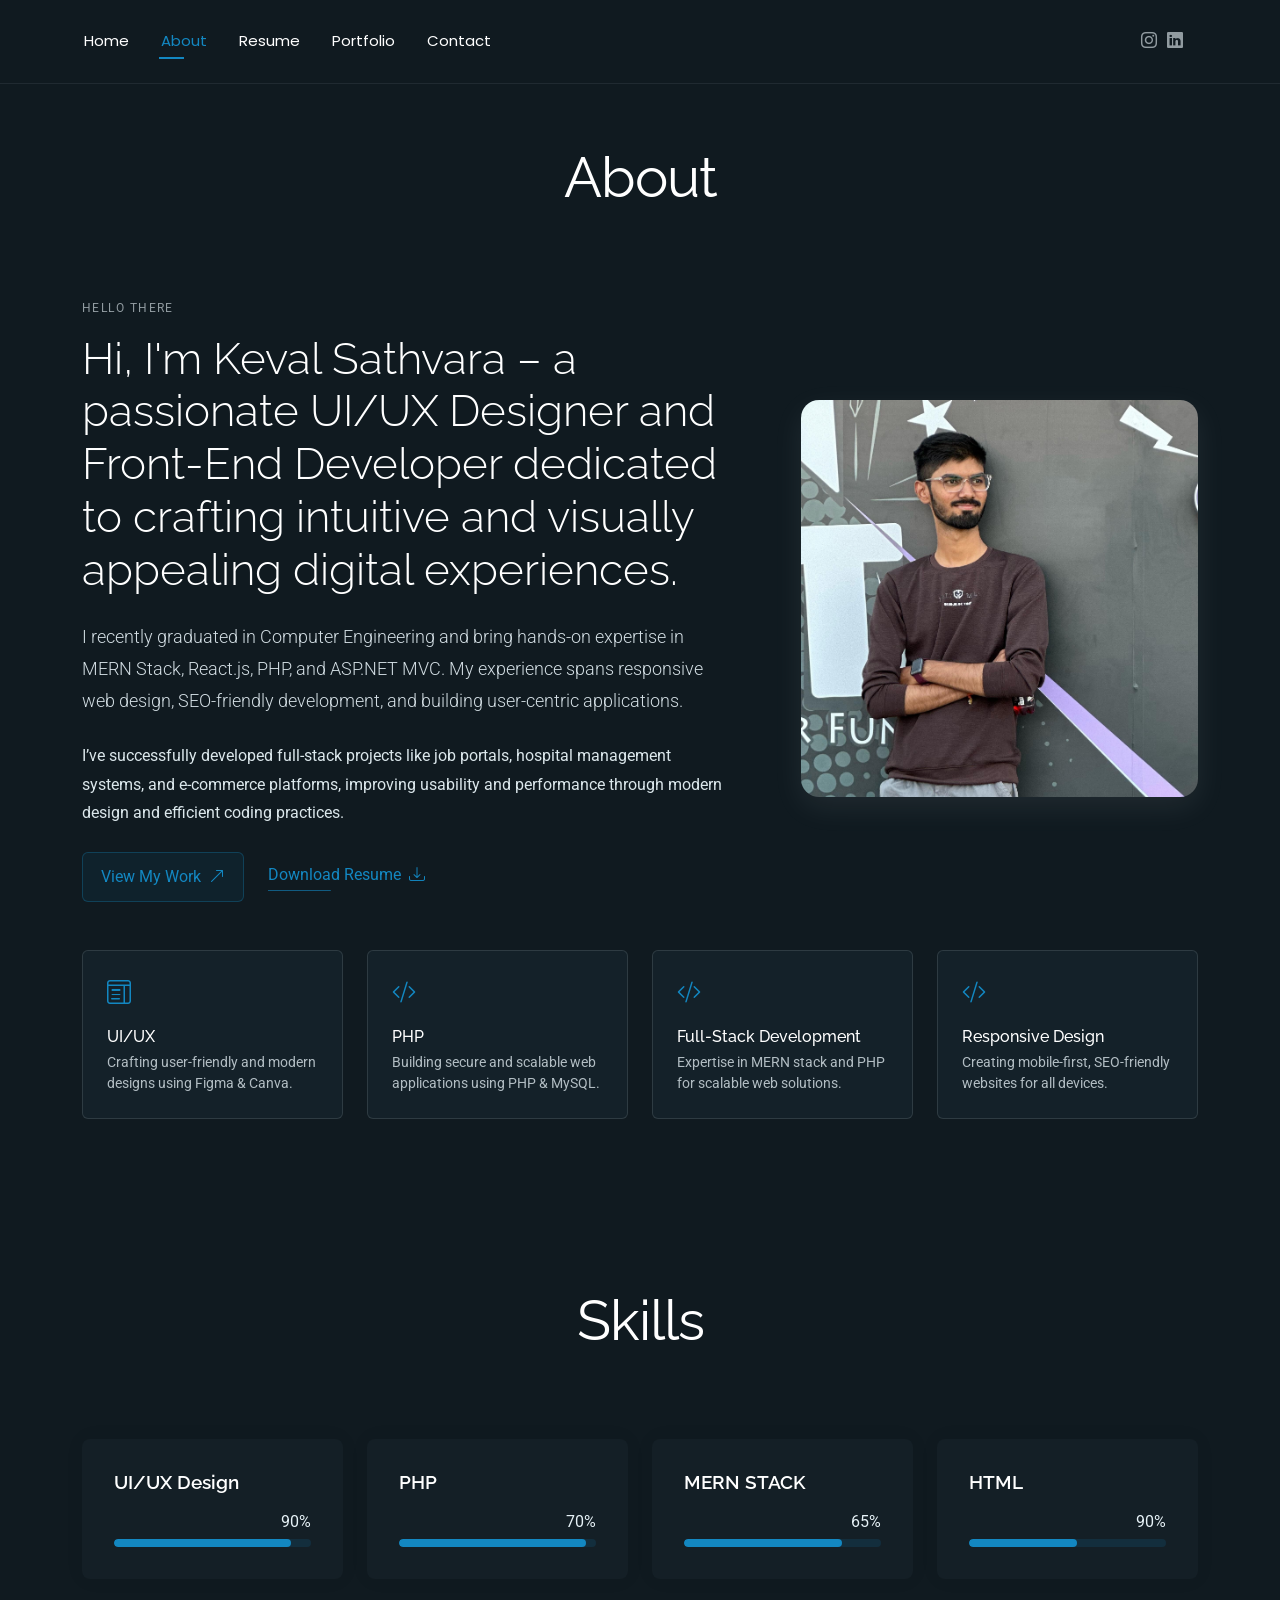
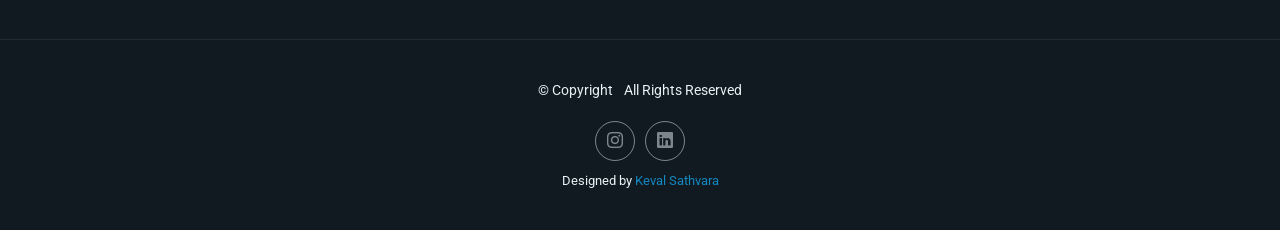
==== about.html @ bfabc012 "first commit" ====
<!DOCTYPE html>
<html lang="en">

<head>
  <meta charset="utf-8">
  <meta content="width=device-width, initial-scale=1.0" name="viewport">
  <title>About</title>
  <meta name="description" content="">
  <meta name="keywords" content="">

  <!-- Favicons -->
  <link href="assets/img/favicon.png" rel="icon">
  <link href="assets/img/apple-touch-icon.png" rel="apple-touch-icon">

  <!-- Fonts -->
  <link href="https://fonts.googleapis.com" rel="preconnect">
  <link href="https://fonts.gstatic.com" rel="preconnect" crossorigin>
  <link href="https://fonts.googleapis.com/css2?family=Roboto:ital,wght@0,100;0,300;0,400;0,500;0,700;0,900;1,100;1,300;1,400;1,500;1,700;1,900&family=Poppins:ital,wght@0,100;0,200;0,300;0,400;0,500;0,600;0,700;0,800;0,900;1,100;1,200;1,300;1,400;1,500;1,600;1,700;1,800;1,900&family=Raleway:ital,wght@0,100;0,200;0,300;0,400;0,500;0,600;0,700;0,800;0,900;1,100;1,200;1,300;1,400;1,500;1,600;1,700;1,800;1,900&display=swap" rel="stylesheet">

  <!-- Vendor CSS Files -->
  <link href="assets/vendor/bootstrap/css/bootstrap.min.css" rel="stylesheet">
  <link href="assets/vendor/bootstrap-icons/bootstrap-icons.css" rel="stylesheet">
  <link href="assets/vendor/aos/aos.css" rel="stylesheet">
  <link href="assets/vendor/swiper/swiper-bundle.min.css" rel="stylesheet">
  <link href="assets/vendor/glightbox/css/glightbox.min.css" rel="stylesheet">

  <!-- Main CSS File -->
  <link href="assets/css/main.css" rel="stylesheet">

  <!-- =======================================================
  * Template Name: FolioOne
  * Template URL: https://bootstrapmade.com/folioone-bootstrap-portfolio-website-template/
  * Updated: Aug 23 2025 with Bootstrap v5.3.7
  * Author: BootstrapMade.com
  * License: https://bootstrapmade.com/license/
  ======================================================== -->
</head>

<body class="about-page">

  <header id="header" class="header d-flex align-items-center light-background sticky-top">
    <div class="container position-relative d-flex align-items-center justify-content-between">

      <!-- <a href="index.html" class="logo d-flex align-items-center me-auto me-xl-0">
      <img src="assets/img/logo.webp" alt="">
      <h1 class="sitename">FolioOne</h1> 
    </a> -->

      <nav id="navmenu" class="navmenu">
        <ul>
          <li><a href="index.html">Home</a></li>
          <li><a href="about.html" class="active">About</a></li>
          <li><a href="resume.html">Resume</a></li>
          <li><a href="portfolio.html">Portfolio</a></li>
          <li><a href="contact.html">Contact</a></li>
        </ul>
        <i class="mobile-nav-toggle d-xl-none bi bi-list"></i>
      </nav>

      <div class="header-social-links">
        <a href="https://www.instagram.com/mr_keval_56/?next=%2F" class="instagram"><i class="bi bi-instagram"></i></a>
        <a href="https://www.linkedin.com/in/keval-sathvara/" class="linkedin"><i class="bi bi-linkedin"></i></a>
      </div>

    </div>
  </header>

  <main class="main">

    <!-- About Section -->
    <section id="about" class="about section">

      <!-- Section Title -->
      <div class="container section-title" data-aos="fade-up">
        <h2>About</h2>
       </div><!-- End Section Title -->

      <div class="container" data-aos="fade-up" data-aos-delay="100">

        <!-- Intro + Photo -->
        <div class="row align-items-center justify-content-between gy-5 mb-5">
          <div class="col-lg-7" data-aos="fade-right" data-aos-delay="150">
            <div class="intro-content">
              <span class="eyebrow">Hello there</span>
              <h2 class="headline">Hi, I'm Keval Sathvara – a passionate UI/UX Designer and Front-End Developer dedicated to crafting intuitive and visually appealing digital experiences.</h2>
              <p class="lead">
                I recently graduated in Computer Engineering and bring hands-on expertise in MERN Stack, React.js, PHP, and ASP.NET MVC. My experience spans responsive web design, SEO-friendly development, and building user-centric applications.
              </p>
              <p>
              I’ve successfully developed full-stack projects like job portals, hospital management systems, and e-commerce platforms, improving usability and performance through modern design and efficient coding practices.</p>

              <div class="cta-group">
                <a href="#portfolio" class="btn-ghost">
                  View My Work <i class="bi bi-arrow-up-right"></i>
                </a>
                <a href="assets\img\Keval Sathvara.pdf" class="link-underline">
                  Download Resume <i class="bi bi-download"></i>
                </a>
              </div>
            </div>
          </div>

          <div class="col-lg-5" data-aos="zoom-in" data-aos-delay="250">
            <figure class="profile-figure text-center text-lg-end">
              <img src="assets\img\profile\1.jpg" alt="Portrait of Alex" class="img-fluid profile-photo">
            </figure>
          </div>
        </div>
        <!-- End Intro + Photo -->

        <!-- Skills Grid -->
        <div class="mb-5">
          <div class="row g-4">
            <div class="col-6 col-md-4 col-lg-3" data-aos="fade-up" data-aos-delay="120">
              <div class="skill-item">
                <i class="bi bi-layout-text-window"></i>
                <h3>UI/UX</h3>
                <p>Crafting user-friendly and modern designs using Figma & Canva.</p>
              </div>
            </div>
            <div class="col-6 col-md-4 col-lg-3" data-aos="fade-up" data-aos-delay="180">
              <div class="skill-item">
                <i class="bi bi-code-slash"></i>
                <h3>PHP</h3>
                <p>Building secure and scalable web applications using PHP & MySQL.</p>
              </div>
            </div>
            <div class="col-6 col-md-4 col-lg-3" data-aos="fade-up" data-aos-delay="240">
              <div class="skill-item">
                <i class="bi bi-code-slash"></i>
                <h3>Full-Stack Development</h3>
                <p>Expertise in MERN stack and PHP for scalable web solutions.</p>
              </div>
            </div>
            <div class="col-6 col-md-4 col-lg-3" data-aos="fade-up" data-aos-delay="300">
              <div class="skill-item">
                <i class="bi bi-code-slash"></i>
                <h3>Responsive Design</h3>
                <p>Creating mobile-first, SEO-friendly websites for all devices.</p>
              </div>
            </div>
          </div>
        </div>
        <!-- End Skills Grid -->



    </section><!-- /About Section -->

    <!-- Skills Section -->
    <section id="skills" class="skills section">

      <!-- Section Title -->
      <div class="container section-title" data-aos="fade-up">
        <h2>Skills</h2>
        </div><!-- End Section Title -->

      <div class="container" data-aos="fade-up" data-aos-delay="100">

        <div class="row g-4 skills-animation">

          <div class="col-md-6 col-lg-3" data-aos="fade-up" data-aos-delay="100">
            <div class="skill-box">
              <h3>UI/UX Design</h3>
              <span class="text-end d-block">90%</span>
              <div class="progress">
                <div class="progress-bar" role="progressbar" aria-valuenow="90" aria-valuemin="0" aria-valuemax="100"></div>
              </div>
            </div>
          </div>

          <div class="col-md-6 col-lg-3" data-aos="fade-up" data-aos-delay="200">
            <div class="skill-box">
              <h3>PHP</h3>
              <span class="text-end d-block">70%</span>
              <div class="progress">
                <div class="progress-bar" role="progressbar" aria-valuenow="95" aria-valuemin="0" aria-valuemax="100"></div>
              </div>
            </div>
          </div>

          <div class="col-md-6 col-lg-3" data-aos="fade-up" data-aos-delay="300">
            <div class="skill-box">
              <h3>MERN STACK</h3>
              <span class="text-end d-block">65%</span>
              <div class="progress">
                <div class="progress-bar" role="progressbar" aria-valuenow="80" aria-valuemin="0" aria-valuemax="100"></div>
              </div>
            </div>
          </div>

          <div class="col-md-6 col-lg-3" data-aos="fade-up" data-aos-delay="400">
            <div class="skill-box">
              <h3>HTML</h3>
              <span class="text-end d-block">90%</span>
              <div class="progress">
                <div class="progress-bar" role="progressbar" aria-valuenow="55" aria-valuemin="0" aria-valuemax="100">
                </div>
              </div>
            </div>
          </div>

        </div>

      </div>

    </section><!-- /Skills Section -->

    
  </main>

  <footer id="footer" class="footer">

    <div class="container">
      <div class="copyright text-center ">
        <p>© <span>Copyright</span> <strong class="px-1 sitename"></strong> <span>All Rights Reserved<br></span></p>
      </div>
      <div class="social-links d-flex justify-content-center">
        <a href="https://www.instagram.com/mr_keval_56/?next=%2F"><i class="bi bi-instagram"></i></a>
        <a href="https://www.linkedin.com/in/keval-sathvara/"><i class="bi bi-linkedin"></i></a>
      </div>
      <div class="credits">
        <!-- All the links in the footer should remain intact. -->
        <!-- You can delete the links only if you've purchased the pro version. -->
        <!-- Licensing information: https://bootstrapmade.com/license/ -->
        <!-- Purchase the pro version with working PHP/AJAX contact form: [buy-url] -->
        Designed by <a href="https://bootstrapmade.com/">Keval Sathvara</a>
      </div>
    </div>

  </footer>

  <!-- Scroll Top -->
  <a href="#" id="scroll-top" class="scroll-top d-flex align-items-center justify-content-center"><i class="bi bi-arrow-up-short"></i></a>

  <!-- Preloader -->
  <div id="preloader"></div>

  <!-- Vendor JS Files -->
  <script src="assets/vendor/bootstrap/js/bootstrap.bundle.min.js"></script>
  <script src="assets/vendor/php-email-form/validate.js"></script>
  <script src="assets/vendor/aos/aos.js"></script>
  <script src="assets/vendor/typed.js/typed.umd.js"></script>
  <script src="assets/vendor/waypoints/noframework.waypoints.js"></script>
  <script src="assets/vendor/purecounter/purecounter_vanilla.js"></script>
  <script src="assets/vendor/swiper/swiper-bundle.min.js"></script>
  <script src="assets/vendor/imagesloaded/imagesloaded.pkgd.min.js"></script>
  <script src="assets/vendor/isotope-layout/isotope.pkgd.min.js"></script>
  <script src="assets/vendor/glightbox/js/glightbox.min.js"></script>

  <!-- Main JS File -->
  <script src="assets/js/main.js"></script>

</body>

</html>
---- assets/css/main.css ----
/**
* Template Name: FolioOne
* Template URL: https://bootstrapmade.com/folioone-bootstrap-portfolio-website-template/
* Updated: Aug 23 2025 with Bootstrap v5.3.7
* Author: BootstrapMade.com
* License: https://bootstrapmade.com/license/
*/

/*--------------------------------------------------------------
# Font & Color Variables
# Help: https://bootstrapmade.com/color-system/
--------------------------------------------------------------*/
/* Fonts */
:root {
  --default-font: "Roboto",  system-ui, -apple-system, "Segoe UI", Roboto, "Helvetica Neue", Arial, "Noto Sans", "Liberation Sans", sans-serif, "Apple Color Emoji", "Segoe UI Emoji", "Segoe UI Symbol", "Noto Color Emoji";
  --heading-font: "Raleway",  sans-serif;
  --nav-font: "Poppins",  sans-serif;
}

/* Global Colors - The following color variables are used throughout the website. Updating them here will change the color scheme of the entire website */
:root { 
  --background-color: #101a20; /* Background color for the entire website, including individual sections */
  --default-color: #e7f2f7; /* Default color used for the majority of the text content across the entire website */
  --heading-color: #ffffff; /* Color for headings, subheadings and title throughout the website */
  --accent-color: #1387c1; /* Accent color that represents your brand on the website. It's used for buttons, links, and other elements that need to stand out */
  --surface-color: #141f26; /* The surface color is used as a background of boxed elements within sections, such as cards, icon boxes, or other elements that require a visual separation from the global background. */
  --contrast-color: #ffffff; /* Contrast color for text, ensuring readability against backgrounds of accent, heading, or default colors. */
}

/* Nav Menu Colors - The following color variables are used specifically for the navigation menu. They are separate from the global colors to allow for more customization options */
:root {
  --nav-color: #ffffff;  /* The default color of the main navmenu links */
  --nav-hover-color: #1387c1; /* Applied to main navmenu links when they are hovered over or active */
  --nav-mobile-background-color: #213642; /* Used as the background color for mobile navigation menu */
  --nav-dropdown-background-color: #051117; /* Used as the background color for dropdown items that appear when hovering over primary navigation items */
  --nav-dropdown-color: #e7f2f7; /* Used for navigation links of the dropdown items in the navigation menu. */
  --nav-dropdown-hover-color: #1387c1; /* Similar to --nav-hover-color, this color is applied to dropdown navigation links when they are hovered over. */
}

/* Color Presets - These classes override global colors when applied to any section or element, providing reuse of the sam color scheme. */

.light-background {
  --background-color: #142027;
  --surface-color: #325264;
}

.dark-background {
  --background-color: #0b1419;
  --default-color: #ffffff;
  --heading-color: #ffffff;
  --surface-color: #252525;
  --contrast-color: #ffffff;
}

/* Smooth scroll */
:root {
  scroll-behavior: smooth;
}

/*--------------------------------------------------------------
# General Styling & Shared Classes
--------------------------------------------------------------*/
body {
  color: var(--default-color);
  background-color: var(--background-color);
  font-family: var(--default-font);
}

a {
  color: var(--accent-color);
  text-decoration: none;
  transition: 0.3s;
}

a:hover {
  color: color-mix(in srgb, var(--accent-color), transparent 25%);
  text-decoration: none;
}

h1,
h2,
h3,
h4,
h5,
h6 {
  color: var(--heading-color);
  font-family: var(--heading-font);
}

/* PHP Email Form Messages
------------------------------*/
.php-email-form .error-message {
  display: none;
  background: #df1529;
  color: #ffffff;
  text-align: left;
  padding: 15px;
  margin-bottom: 24px;
  font-weight: 600;
}

.php-email-form .sent-message {
  display: none;
  color: #ffffff;
  background: #059652;
  text-align: center;
  padding: 15px;
  margin-bottom: 24px;
  font-weight: 600;
}

.php-email-form .loading {
  display: none;
  background: var(--surface-color);
  text-align: center;
  padding: 15px;
  margin-bottom: 24px;
}

.php-email-form .loading:before {
  content: "";
  display: inline-block;
  border-radius: 50%;
  width: 24px;
  height: 24px;
  margin: 0 10px -6px 0;
  border: 3px solid var(--accent-color);
  border-top-color: var(--surface-color);
  animation: php-email-form-loading 1s linear infinite;
}

@keyframes php-email-form-loading {
  0% {
    transform: rotate(0deg);
  }

  100% {
    transform: rotate(360deg);
  }
}

/*--------------------------------------------------------------
# Global Header
--------------------------------------------------------------*/
.header {
  --background-color: rgba(255, 255, 255, 0);
  color: var(--default-color);
  background-color: var(--background-color);
  padding: 15px 0;
  transition: all 0.5s;
  z-index: 997;
  border-bottom: 1px solid color-mix(in srgb, var(--default-color), transparent 92%);
}

.header .logo {
  line-height: 1;
}

.header .logo img {
  max-height: 36px;
  margin-right: 8px;
}

.header .logo h1 {
  font-size: 32px;
  margin: 0;
  font-weight: 400;
  color: var(--heading-color);
}

.header .header-social-links {
  padding-right: 15px;
}

.header .header-social-links a {
  color: color-mix(in srgb, var(--default-color), transparent 40%);
  padding-left: 6px;
  display: inline-block;
  transition: 0.3s;
  font-size: 16px;
}

.header .header-social-links a:hover {
  color: var(--default-color);
}

.header .header-social-links a i {
  line-height: 0px;
}

@media (max-width: 1200px) {
  .header .logo {
    order: 1;
  }

  .header .header-social-links {
    order: 2;
  }

  .header .navmenu {
    order: 3;
  }
}

/* Global Header on Scroll
------------------------------*/
.scrolled .header {
  --background-color: rgba(16, 26, 32, 0.9);
}

/*--------------------------------------------------------------
# Navigation Menu
--------------------------------------------------------------*/
/* Desktop Navigation */
@media (min-width: 1200px) {
  .navmenu {
    padding: 0;
  }

  .navmenu ul {
    margin: 0;
    padding: 0;
    display: flex;
    list-style: none;
    align-items: center;
  }

  .navmenu li {
    position: relative;
  }

  .navmenu>ul>li {
    white-space: nowrap;
    padding: 15px 28px 15px 0;
  }

  .navmenu>ul>li:last-child {
    padding-right: 0;
  }

  .navmenu a,
  .navmenu a:focus {
    color: var(--nav-color);
    font-size: 15px;
    padding: 0 2px;
    font-family: var(--nav-font);
    font-weight: 400;
    display: flex;
    align-items: center;
    justify-content: space-between;
    white-space: nowrap;
    transition: 0.3s;
    position: relative;
  }

  .navmenu a i,
  .navmenu a:focus i {
    font-size: 12px;
    line-height: 0;
    margin-left: 5px;
    transition: 0.3s;
  }

  .navmenu>ul>li>a:before {
    content: "";
    position: absolute;
    height: 2px;
    bottom: -6px;
    left: 0;
    background-color: var(--nav-hover-color);
    visibility: hidden;
    width: 0px;
    transition: all 0.3s ease-in-out 0s;
  }

  .navmenu a:hover:before,
  .navmenu li:hover>a:before,
  .navmenu .active:before {
    visibility: visible;
    width: 25px;
  }

  .navmenu li:hover>a,
  .navmenu .active,
  .navmenu .active:focus {
    color: var(--nav-hover-color);
  }

  .navmenu .dropdown ul {
    margin: 0;
    padding: 10px 0;
    background: var(--nav-dropdown-background-color);
    display: block;
    position: absolute;
    visibility: hidden;
    left: -5px;
    top: 130%;
    opacity: 0;
    transition: 0.3s;
    border-radius: 4px;
    z-index: 99;
    box-shadow: 0px 0px 30px rgba(0, 0, 0, 0.1);
  }

  .navmenu .dropdown ul li {
    min-width: 200px;
  }

  .navmenu .dropdown ul a {
    padding: 10px 20px;
    font-size: 15px;
    text-transform: none;
    color: var(--nav-dropdown-color);
  }

  .navmenu .dropdown ul a i {
    font-size: 12px;
  }

  .navmenu .dropdown ul a:hover,
  .navmenu .dropdown ul .active:hover,
  .navmenu .dropdown ul li:hover>a {
    color: var(--nav-dropdown-hover-color);
  }

  .navmenu .dropdown:hover>ul {
    opacity: 1;
    top: 100%;
    visibility: visible;
  }

  .navmenu .dropdown .dropdown ul {
    top: 0;
    left: -90%;
    visibility: hidden;
  }

  .navmenu .dropdown .dropdown:hover>ul {
    opacity: 1;
    top: 0;
    left: -100%;
    visibility: visible;
  }
}

/* Mobile Navigation */
@media (max-width: 1199px) {
  .mobile-nav-toggle {
    color: var(--nav-color);
    font-size: 28px;
    line-height: 0;
    margin-right: 10px;
    cursor: pointer;
    transition: color 0.3s;
  }

  .navmenu {
    padding: 0;
    z-index: 9997;
  }

  .navmenu ul {
    display: none;
    list-style: none;
    position: absolute;
    inset: 60px 20px 20px 20px;
    padding: 10px 0;
    margin: 0;
    border-radius: 6px;
    background-color: var(--nav-mobile-background-color);
    border: 1px solid color-mix(in srgb, var(--default-color), transparent 90%);
    box-shadow: none;
    overflow-y: auto;
    transition: 0.3s;
    z-index: 9998;
  }

  .navmenu a,
  .navmenu a:focus {
    color: var(--nav-dropdown-color);
    padding: 10px 20px;
    font-family: var(--nav-font);
    font-size: 17px;
    font-weight: 500;
    display: flex;
    align-items: center;
    justify-content: space-between;
    white-space: nowrap;
    transition: 0.3s;
  }

  .navmenu a i,
  .navmenu a:focus i {
    font-size: 12px;
    line-height: 0;
    margin-left: 5px;
    width: 30px;
    height: 30px;
    display: flex;
    align-items: center;
    justify-content: center;
    border-radius: 50%;
    transition: 0.3s;
    background-color: color-mix(in srgb, var(--accent-color), transparent 90%);
  }

  .navmenu a i:hover,
  .navmenu a:focus i:hover {
    background-color: var(--accent-color);
    color: var(--contrast-color);
  }

  .navmenu a:hover,
  .navmenu .active,
  .navmenu .active:focus {
    color: var(--nav-dropdown-hover-color);
  }

  .navmenu .active i,
  .navmenu .active:focus i {
    background-color: var(--accent-color);
    color: var(--contrast-color);
    transform: rotate(180deg);
  }

  .navmenu .dropdown ul {
    position: static;
    display: none;
    z-index: 99;
    padding: 10px 0;
    margin: 10px 20px;
    background-color: var(--nav-dropdown-background-color);
    transition: all 0.5s ease-in-out;
  }

  .navmenu .dropdown ul ul {
    background-color: rgba(33, 37, 41, 0.1);
  }

  .navmenu .dropdown>.dropdown-active {
    display: block;
    background-color: rgba(33, 37, 41, 0.03);
  }

  .mobile-nav-active {
    overflow: hidden;
  }

  .mobile-nav-active .mobile-nav-toggle {
    color: #fff;
    position: absolute;
    font-size: 32px;
    top: 15px;
    right: 15px;
    margin-right: 0;
    z-index: 9999;
  }

  .mobile-nav-active .navmenu {
    position: fixed;
    overflow: hidden;
    inset: 0;
    background: rgba(33, 37, 41, 0.8);
    transition: 0.3s;
  }

  .mobile-nav-active .navmenu>ul {
    display: block;
  }
}

/*--------------------------------------------------------------
# Global Footer
--------------------------------------------------------------*/
.footer {
  color: var(--default-color);
  background-color: var(--background-color);
  font-size: 14px;
  padding: 40px 0;
  position: relative;
  border-top: 1px solid color-mix(in srgb, var(--default-color), transparent 92%);
}

.footer .copyright p {
  margin-bottom: 0;
}

.footer .social-links {
  margin-top: 20px;
}

.footer .social-links a {
  display: flex;
  align-items: center;
  justify-content: center;
  width: 40px;
  height: 40px;
  border-radius: 50%;
  border: 1px solid color-mix(in srgb, var(--default-color), transparent 50%);
  font-size: 16px;
  color: color-mix(in srgb, var(--default-color), transparent 50%);
  margin: 0 5px;
  transition: 0.3s;
}

.footer .social-links a:hover {
  color: var(--accent-color);
  border-color: var(--accent-color);
}

.footer .credits {
  margin-top: 10px;
  font-size: 13px;
  text-align: center;
}

/*--------------------------------------------------------------
# Preloader
--------------------------------------------------------------*/
#preloader {
  position: fixed;
  inset: 0;
  z-index: 9999;
  overflow: hidden;
  background-color: var(--background-color);
  transition: all 0.6s ease-out;
  width: 100%;
  height: 100vh;
}

#preloader:before,
#preloader:after {
  content: "";
  position: absolute;
  border: 4px solid var(--accent-color);
  border-radius: 50%;
  animation: animate-preloader 2s cubic-bezier(0, 0.2, 0.8, 1) infinite;
}

#preloader:after {
  animation-delay: -0.5s;
}

@keyframes animate-preloader {
  0% {
    width: 10px;
    height: 10px;
    top: calc(50% - 5px);
    left: calc(50% - 5px);
    opacity: 1;
  }

  100% {
    width: 72px;
    height: 72px;
    top: calc(50% - 36px);
    left: calc(50% - 36px);
    opacity: 0;
  }
}

/*--------------------------------------------------------------
# Scroll Top Button
--------------------------------------------------------------*/
.scroll-top {
  position: fixed;
  visibility: hidden;
  opacity: 0;
  right: 15px;
  bottom: -15px;
  z-index: 99999;
  background-color: var(--accent-color);
  width: 44px;
  height: 44px;
  border-radius: 50px;
  transition: all 0.4s;
}

.scroll-top i {
  font-size: 24px;
  color: var(--contrast-color);
  line-height: 0;
}

.scroll-top:hover {
  background-color: color-mix(in srgb, var(--accent-color), transparent 20%);
  color: var(--contrast-color);
}

.scroll-top.active {
  visibility: visible;
  opacity: 1;
  bottom: 15px;
}

/*--------------------------------------------------------------
# Disable aos animation delay on mobile devices
--------------------------------------------------------------*/
@media screen and (max-width: 768px) {
  [data-aos-delay] {
    transition-delay: 0 !important;
  }
}

/*--------------------------------------------------------------
# Global Page Titles & Breadcrumbs
--------------------------------------------------------------*/
.page-title {
  color: var(--default-color);
  background-color: var(--background-color);
  position: relative;
}

.page-title .heading {
  padding: 80px 0;
  border-top: 1px solid color-mix(in srgb, var(--default-color), transparent 90%);
}

.page-title .heading h1 {
  font-size: 38px;
  font-weight: 700;
}

.page-title nav {
  background-color: color-mix(in srgb, var(--default-color), transparent 96%);
  padding: 20px 0;
}

.page-title nav ol {
  display: flex;
  flex-wrap: wrap;
  list-style: none;
  padding: 0;
  margin: 0;
  font-size: 16px;
  font-weight: 400;
}

.page-title nav ol li+li {
  padding-left: 10px;
}

.page-title nav ol li+li::before {
  content: "/";
  display: inline-block;
  padding-right: 10px;
  color: color-mix(in srgb, var(--default-color), transparent 70%);
}

/*--------------------------------------------------------------
# Global Sections
--------------------------------------------------------------*/
section,
.section {
  color: var(--default-color);
  background-color: var(--background-color);
  padding: 60px 0;
  scroll-margin-top: 100px;
  overflow: clip;
}

@media (max-width: 1199px) {

  section,
  .section {
    scroll-margin-top: 66px;
  }
}

/*--------------------------------------------------------------
# Global Section Titles
--------------------------------------------------------------*/
.section-title {
  text-align: center;
  padding-bottom: 60px;
  position: relative;
}

.section-title h2 {
  font-size: 3.5rem;
  font-weight: 400;
  line-height: 1.2;
  color: var(--heading-color);
  margin-bottom: 1.5rem;
  letter-spacing: -1px;
}

@media (max-width: 768px) {
  .section-title h2 {
    font-size: 2.5rem;
  }
}

.section-title p {
  font-size: 1.125rem;
  line-height: 1.8;
  color: color-mix(in srgb, var(--default-color), transparent 25%);
  max-width: 900px;
  margin: 0 auto;
  text-wrap: balance;
}

/*--------------------------------------------------------------
# Hero Section
--------------------------------------------------------------*/
.hero {
  padding: 80px 0;
  min-height: 100vh;
  display: flex;
  align-items: center;
}

.hero .hero-content h1 {
  font-size: 3.5rem;
  font-weight: 700;
  margin-bottom: 1rem;
  line-height: 1.2;
}

.hero .hero-content h1 .highlight {
  color: var(--accent-color);
  position: relative;
}

.hero .hero-content h1 .highlight::after {
  content: "";
  position: absolute;
  bottom: 0;
  left: 0;
  width: 100%;
  height: 3px;
  background: linear-gradient(90deg, var(--accent-color), color-mix(in srgb, var(--accent-color), transparent 50%));
  border-radius: 2px;
}

@media (max-width: 768px) {
  .hero .hero-content h1 {
    font-size: 2.5rem;
  }
}

.hero .hero-content h2 {
  font-size: 1.5rem;
  font-weight: 400;
  margin-bottom: 2rem;
  color: color-mix(in srgb, var(--default-color), transparent 20%);
}

.hero .hero-content h2 .typed {
  color: var(--accent-color);
  font-weight: 600;
}

@media (max-width: 768px) {
  .hero .hero-content h2 {
    font-size: 1.25rem;
  }
}

.hero .hero-content p {
  font-size: 1.1rem;
  line-height: 1.6;
  margin-bottom: 2.5rem;
  color: color-mix(in srgb, var(--default-color), transparent 30%);
}

.hero .hero-actions {
  display: flex;
  gap: 1rem;
  margin-bottom: 3rem;
}

.hero .hero-actions .btn {
  padding: 12px 30px;
  border-radius: 50px;
  font-weight: 600;
  text-decoration: none;
  transition: all 0.3s ease;
  border: 2px solid;
}

.hero .hero-actions .btn.btn-primary {
  background: var(--accent-color);
  color: var(--contrast-color);
  border-color: var(--accent-color);
}

.hero .hero-actions .btn.btn-primary:hover {
  background: color-mix(in srgb, var(--accent-color), black 15%);
  border-color: color-mix(in srgb, var(--accent-color), black 15%);
  transform: translateY(-2px);
}

.hero .hero-actions .btn.btn-outline {
  background: transparent;
  color: var(--accent-color);
  border-color: var(--accent-color);
}

.hero .hero-actions .btn.btn-outline:hover {
  transform: translateY(-2px);
}

@media (max-width: 576px) {
  .hero .hero-actions {
    flex-direction: column;
  }

  .hero .hero-actions .btn {
    text-align: center;
  }
}

.hero .social-links {
  display: flex;
  gap: 1rem;
}

.hero .social-links a {
  width: 45px;
  height: 45px;
  background: var(--surface-color);
  border-radius: 50%;
  display: flex;
  align-items: center;
  justify-content: center;
  color: var(--default-color);
  font-size: 1.2rem;
  transition: all 0.3s ease;
}

.hero .social-links a:hover {
  background: var(--accent-color);
  color: var(--contrast-color);
  transform: translateY(-3px);
  box-shadow: 0 8px 25px color-mix(in srgb, var(--accent-color), transparent 70%);
}

.hero .hero-image {
  position: relative;
}

.hero .hero-image .image-wrapper {
  position: relative;
  max-width: 450px;
  margin: 0 auto;
}

.hero .hero-image .image-wrapper img {
  border-radius: 20px;
  box-shadow: 0 5px 15px color-mix(in srgb, var(--default-color), transparent 95%);
  transition: transform 0.3s ease;
}

.hero .hero-image .image-wrapper img:hover {
  transform: scale(1.02);
}

.hero .hero-image .floating-elements {
  position: absolute;
  top: 0;
  left: 0;
  right: 0;
  bottom: 0;
  pointer-events: none;
}

.hero .hero-image .floating-elements .floating-card {
  position: absolute;
  background: var(--surface-color);
  padding: 15px 20px;
  border-radius: 15px;
  box-shadow: 0 10px 30px color-mix(in srgb, var(--default-color), transparent 90%);
  display: flex;
  align-items: center;
  gap: 10px;
  font-weight: 600;
  animation: float 3s ease-in-out infinite;
}

.hero .hero-image .floating-elements .floating-card i {
  font-size: 1.5rem;
  color: var(--accent-color);
}

.hero .hero-image .floating-elements .floating-card.design {
  top: 10%;
  right: -10%;
  animation-delay: 0s;
}

.hero .hero-image .floating-elements .floating-card.code {
  bottom: 30%;
  left: -15%;
  animation-delay: 1s;
}

.hero .hero-image .floating-elements .floating-card.creativity {
  top: 60%;
  right: -5%;
  animation-delay: 2s;
}

@media (max-width: 992px) {
  .hero .hero-image .floating-elements .floating-card {
    display: none;
  }
}

@keyframes float {

  0%,
  100% {
    transform: translateY(0px);
  }

  50% {
    transform: translateY(-10px);
  }
}

@media (max-width: 992px) {
  .hero .hero-content {
    text-align: center;
    margin-bottom: 3rem;
  }
}

/*--------------------------------------------------------------
# About Section
--------------------------------------------------------------*/
.about .intro-content .eyebrow {
  display: inline-block;
  letter-spacing: 0.12em;
  text-transform: uppercase;
  font-size: 12px;
  color: color-mix(in srgb, var(--default-color), transparent 40%);
  margin-bottom: 16px;
}

.about .intro-content .headline {
  font-family: var(--heading-font);
  font-weight: 300;
  line-height: 1.2;
  font-size: clamp(28px, 4vw, 44px);
  margin: 0 0 24px 0;
}

.about .intro-content .lead {
  font-size: 18px;
  line-height: 1.8;
  color: color-mix(in srgb, var(--default-color), transparent 10%);
  margin-bottom: 24px;
}

.about .intro-content p {
  line-height: 1.8;
  margin-bottom: 24px;
  color: color-mix(in srgb, var(--default-color), transparent 5%);
}

.about .intro-content .cta-group {
  display: flex;
  gap: 24px;
  align-items: center;
  margin-top: 24px;
}

.about .intro-content .cta-group .btn-ghost {
  display: inline-flex;
  align-items: center;
  gap: 8px;
  padding: 12px 18px;
  border-radius: 6px;
  color: var(--accent-color);
  background: color-mix(in srgb, var(--accent-color), transparent 92%);
  border: 1px solid color-mix(in srgb, var(--accent-color), transparent 70%);
  transition: 0.3s ease-in-out;
}

.about .intro-content .cta-group .btn-ghost:hover,
.about .intro-content .cta-group .btn-ghost:focus {
  color: var(--contrast-color);
  background: var(--accent-color);
  border-color: var(--accent-color);
  outline: none;
  box-shadow: 0 0 0 3px color-mix(in srgb, var(--accent-color), transparent 70%);
}

.about .intro-content .cta-group .link-underline {
  display: inline-flex;
  align-items: center;
  gap: 8px;
  position: relative;
  color: var(--accent-color);
  padding-bottom: 4px;
  transition: 0.3s ease-in-out;
}

.about .intro-content .cta-group .link-underline::after {
  content: "";
  position: absolute;
  left: 0;
  right: 0;
  bottom: 0;
  height: 1px;
  background: color-mix(in srgb, var(--accent-color), transparent 40%);
  transform: scaleX(0.4);
  transform-origin: left;
  transition: 0.3s ease-in-out;
}

.about .intro-content .cta-group .link-underline:hover,
.about .intro-content .cta-group .link-underline:focus {
  color: color-mix(in srgb, var(--accent-color), transparent 10%);
  outline: none;
}

.about .intro-content .cta-group .link-underline:hover::after,
.about .intro-content .cta-group .link-underline:focus::after {
  transform: scaleX(1);
}

.about .profile-figure {
  margin: 0;
}

.about .profile-figure .profile-photo {
  width: 88%;
  max-width: 440px;
  border-radius: 18px;
  box-shadow: 0 10px 30px color-mix(in srgb, var(--default-color), transparent 92%);
  transform: translateY(0);
  transition: transform 0.3s ease-in-out;
}

.about .profile-figure .profile-caption {
  margin-top: 24px;
  display: flex;
  align-items: center;
  justify-content: center;
}

.about .profile-figure .profile-caption .meta {
  font-size: 14px;
  color: color-mix(in srgb, var(--default-color), transparent 20%);
}

.about .profile-figure .profile-caption .meta .funfact {
  font-size: 13px;
  margin-top: 4px;
  color: color-mix(in srgb, var(--default-color), transparent 35%);
}

.about .profile-figure:hover .profile-photo {
  transform: translateY(-4px);
}

.about .skill-item {
  padding: 24px;
  border-radius: 6px;
  transition: 0.3s ease-in-out;
  background: color-mix(in srgb, var(--surface-color), var(--accent-color) 2%);
  border: 1px solid color-mix(in srgb, var(--default-color), transparent 88%);
  height: 100%;
}

.about .skill-item i {
  font-size: 24px;
  color: var(--accent-color);
  margin-bottom: 16px;
  display: inline-block;
}

.about .skill-item h3 {
  font-size: 16px;
  margin-bottom: 6px;
  font-weight: 500;
}

.about .skill-item p {
  margin: 0;
  font-size: 14px;
  color: color-mix(in srgb, var(--default-color), transparent 25%);
}

.about .skill-item:hover {
  transform: translateY(-3px);
  border-color: color-mix(in srgb, var(--accent-color), transparent 60%);
  box-shadow: 0 10px 30px color-mix(in srgb, var(--default-color), transparent 92%);
}

.about .timeline-item {
  position: relative;
  padding-left: 26px;
}

.about .timeline-item time {
  display: inline-block;
  font-size: 12px;
  letter-spacing: 0.08em;
  text-transform: uppercase;
  color: color-mix(in srgb, var(--default-color), transparent 45%);
  margin-bottom: 6px;
}

.about .timeline-item h4 {
  font-size: 18px;
  font-weight: 400;
  margin: 0 0 6px;
}

.about .timeline-item p {
  font-size: 14px;
  color: color-mix(in srgb, var(--default-color), transparent 25%);
  margin: 0;
}

.about .timeline-item .dot {
  position: absolute;
  left: 0;
  top: 4px;
  width: 10px;
  height: 10px;
  border-radius: 50%;
  background: var(--accent-color);
  box-shadow: 0 0 0 6px color-mix(in srgb, var(--accent-color), transparent 80%);
}

.about .personal-quote {
  padding: 24px 0;
}

.about .personal-quote p {
  font-family: var(--heading-font);
  font-weight: 300;
  font-size: clamp(20px, 3vw, 28px);
  line-height: 1.5;
  color: color-mix(in srgb, var(--default-color), transparent 5%);
  margin: 0 auto;
  max-width: 800px;
}

.about .fact-pill {
  display: flex;
  align-items: center;
  justify-content: center;
  gap: 10px;
  padding: 10px 14px;
  border-radius: 999px;
  border: 1px solid color-mix(in srgb, var(--default-color), transparent 85%);
  background: var(--surface-color);
  color: color-mix(in srgb, var(--default-color), transparent 10%);
  transition: 0.3s ease-in-out;
}

.about .fact-pill i {
  color: var(--accent-color);
}

.about .fact-pill span {
  font-size: 14px;
}

.about .fact-pill:hover {
  transform: translateY(-2px);
  border-color: color-mix(in srgb, var(--accent-color), transparent 60%);
  box-shadow: 0 10px 30px color-mix(in srgb, var(--default-color), transparent 92%);
}

.about .fact-pill:focus-within {
  box-shadow: 0 0 0 3px color-mix(in srgb, var(--accent-color), transparent 70%);
}

@media (max-width: 992px) {
  .about .profile-figure {
    text-align: center !important;
  }

  .about .profile-figure .profile-photo {
    width: 72%;
  }

  .about .intro-content .cta-group {
    flex-wrap: wrap;
  }
}

@media (max-width: 576px) {
  .about .profile-figure .profile-photo {
    width: 100%;
  }
}

/*--------------------------------------------------------------
# Skills Section
--------------------------------------------------------------*/
.skills .skill-box {
  background-color: var(--surface-color);
  padding: 2rem;
  border-radius: 8px;
  box-shadow: 0 0 20px rgba(0, 0, 0, 0.05);
}

.skills .skill-box h3 {
  font-size: 1.2rem;
  margin-bottom: 1rem;
  font-weight: 600;
}

.skills .skill-box p {
  font-size: 0.9rem;
  margin-bottom: 0.8rem;
  opacity: 0.6;
}

.skills .skill-box .progress {
  background-color: color-mix(in srgb, var(--accent-color), transparent 85%);
  border-radius: 50px;
  height: 8px;
  margin-top: 5px;
  overflow: hidden;
}

.skills .skill-box .progress .progress-bar {
  background-color: var(--accent-color);
  height: 100%;
  position: relative;
  border-radius: 50px;
  transition: 0.9s;
  width: 1px;
}

/*--------------------------------------------------------------
# Stats Section
--------------------------------------------------------------*/
.stats .avatars {
  position: relative;
}

.stats .avatars img {
  width: 60px;
  height: 60px;
  border: 3px solid var(--accent-color);
  margin-right: -15px;
  transition: transform 0.3s ease;
}

.stats .avatars img:hover {
  transform: translateY(-5px);
  z-index: 2;
}

.stats .counters h2 {
  color: var(--heading-color);
  font-size: 48px;
  font-weight: 700;
  margin-bottom: 10px;
}

.stats .counters h2 span {
  display: inline-block;
}

.stats .counters p {
  color: var(--default-color);
  font-size: 18px;
  margin: 0;
  opacity: 0.9;
}

@media (max-width: 991px) {
  .stats .row {
    text-align: center;
  }

  .stats .avatars {
    justify-content: center;
    margin-bottom: 40px;
  }

  .stats .counters h2 {
    font-size: 36px;
  }

  .stats .counters p {
    font-size: 16px;
  }

  .stats .counters .col-md-4 {
    margin-bottom: 30px;
  }

  .stats .counters .col-md-4:last-child {
    margin-bottom: 0;
  }
}

@media (max-width: 576px) {
  .stats {
    padding: 60px 0;
  }

  .stats .avatars {
    flex-wrap: wrap;
    justify-content: center;
  }

  .stats .avatars img {
    margin: 0 -8px;
  }
}

/*--------------------------------------------------------------
# Testimonials Section
--------------------------------------------------------------*/
.testimonials .testimonials-carousel,
.testimonials .testimonials-slider {
  overflow: hidden;
}

.testimonials .testimonial-item .testimonial-content {
  border-left: 3px solid var(--accent-color);
  padding-left: 30px;
}

.testimonials .testimonial-item .testimonial-img {
  border-radius: 50%;
  border: 4px solid var(--background-color);
  margin: 0 auto;
}

.testimonials .testimonial-item h3 {
  font-size: 20px;
  font-weight: bold;
  margin: 10px 0 5px 0;
}

.testimonials .testimonial-item h4 {
  font-size: 14px;
  color: color-mix(in srgb, var(--default-color), transparent 40%);
  margin: 0 0 10px 0;
}

.testimonials .testimonial-item .stars i {
  color: #ffc107;
  margin: 0 1px;
}

.testimonials .testimonial-item .quote-icon-left,
.testimonials .testimonial-item .quote-icon-right {
  color: color-mix(in srgb, var(--accent-color), transparent 50%);
  font-size: 26px;
  line-height: 0;
}

.testimonials .testimonial-item .quote-icon-left {
  display: inline-block;
  left: -5px;
  position: relative;
}

.testimonials .testimonial-item .quote-icon-right {
  display: inline-block;
  right: -5px;
  position: relative;
  top: 10px;
  transform: scale(-1, -1);
}

.testimonials .testimonial-item p {
  font-style: italic;
}

.testimonials .swiper-wrapper {
  height: auto;
}

.testimonials .swiper-pagination {
  margin-top: 30px;
  position: relative;
}

.testimonials .swiper-pagination .swiper-pagination-bullet {
  width: 12px;
  height: 12px;
  background-color: color-mix(in srgb, var(--default-color), transparent 85%);
  opacity: 1;
}

.testimonials .swiper-pagination .swiper-pagination-bullet-active {
  background-color: var(--accent-color);
}

/*--------------------------------------------------------------
# Resume Section
--------------------------------------------------------------*/
.resume .resume-item {
  margin-bottom: 3rem;
}

.resume .resume-item .resume-title {
  font-size: 1.75rem;
  font-weight: 700;
  margin-bottom: 1.5rem;
  padding-bottom: 1.5rem;
  position: relative;
  color: var(--heading-color);
}

.resume .resume-item .resume-title::after {
  content: "";
  position: absolute;
  display: block;
  width: 50px;
  height: 3px;
  background: var(--accent-color);
  bottom: 0;
  left: 0;
}

.resume .resume-item .resume-content {
  padding-left: 1.25rem;
  border-left: 2px solid color-mix(in srgb, var(--accent-color), transparent 85%);
}

.resume .resume-item article {
  position: relative;
  margin-bottom: 2.5rem;
}

.resume .resume-item article::before {
  content: "";
  position: absolute;
  width: 16px;
  height: 16px;
  border-radius: 50%;
  left: -1.8rem;
  top: 0.25rem;
  background: var(--background-color);
  border: 2px solid var(--accent-color);
}

.resume .resume-item article h4 {
  font-size: 1.25rem;
  font-weight: 600;
  margin-bottom: 0.5rem;
  color: var(--heading-color);
}

.resume .resume-item article h5 {
  font-size: 1rem;
  background: color-mix(in srgb, var(--accent-color), transparent 92%);
  padding: 0.375rem 0.75rem;
  display: inline-block;
  font-weight: 600;
  margin: 0.5rem 0;
  color: var(--accent-color);
  border-radius: 4px;
}

.resume .resume-item article .institution,
.resume .resume-item article .company {
  font-size: 1rem;
  margin-bottom: 1rem;
  color: color-mix(in srgb, var(--default-color), transparent 25%);
}

.resume .resume-item article p {
  margin-bottom: 1rem;
}

.resume .resume-item article ul {
  padding-left: 1.25rem;
  margin-bottom: 0;
}

.resume .resume-item article ul li {
  padding-bottom: 0.75rem;
  position: relative;
}

.resume .resume-item article ul li:last-child {
  padding-bottom: 0;
}

.resume .skill-item {
  margin-bottom: 2rem;
}

.resume .skill-item h4 {
  font-size: 1rem;
  font-weight: 600;
  margin-bottom: 0.75rem;
  color: var(--heading-color);
}

.resume .skill-item .progress {
  height: 0.75rem;
  background-color: color-mix(in srgb, var(--accent-color), transparent 92%);
  border-radius: 1rem;
  overflow: visible;
}

.resume .skill-item .progress .progress-bar {
  background-color: var(--accent-color);
  position: relative;
  border-radius: 1rem;
  width: 0;
  transition: width 1s ease;
}

.resume .skill-item .progress .progress-bar::after {
  content: attr(aria-valuenow) "%";
  position: absolute;
  right: 0;
  top: -1.75rem;
  font-size: 0.875rem;
  font-weight: 600;
  color: var(--accent-color);
}

@media (max-width: 991.98px) {
  .resume .resume-item {
    margin-bottom: 2rem;
  }
}

@media (max-width: 767.98px) {
  .resume .resume-content {
    padding-left: 1rem !important;
  }

  .resume article::before {
    left: -2rem !important;
  }
}

/*--------------------------------------------------------------
# Services Section
--------------------------------------------------------------*/
.services .service-item {
  display: flex;
  background-color: var(--surface-color);
  border-radius: 12px;
  padding: 2rem;
  height: 100%;
  position: relative;
  overflow: hidden;
  box-shadow: 0 5px 20px rgba(0, 0, 0, 0.03);
  transition: all 0.4s ease;
}

.services .service-item::before {
  content: "";
  position: absolute;
  left: 0;
  top: 0;
  height: 100%;
  width: 4px;
  background-color: var(--accent-color);
  transform: scaleY(0);
  transform-origin: bottom;
  transition: transform 0.4s cubic-bezier(0.65, 0, 0.35, 1);
}

.services .service-item:hover {
  box-shadow: 0 10px 30px rgba(0, 0, 0, 0.08);
  transform: translateY(-5px);
}

.services .service-item:hover::before {
  transform: scaleY(1);
}

.services .service-item:hover .service-icon {
  background-color: var(--accent-color);
  color: var(--contrast-color);
  transform: rotateY(180deg);
}

.services .service-item:hover .service-icon i {
  transform: rotateY(180deg);
}

.services .service-item:hover .service-link i {
  transform: translateX(5px);
}

.services .service-icon {
  flex-shrink: 0;
  width: 70px;
  height: 70px;
  border-radius: 12px;
  background-color: color-mix(in srgb, var(--accent-color), transparent 90%);
  color: var(--accent-color);
  display: flex;
  align-items: center;
  justify-content: center;
  margin-right: 1.5rem;
  transition: all 0.5s ease;
}

.services .service-icon i {
  font-size: 2rem;
  transition: transform 0.5s ease;
}

.services .service-content {
  flex-grow: 1;
}

.services .service-content h3 {
  font-size: 1.4rem;
  margin-bottom: 1rem;
  font-weight: 700;
  color: var(--heading-color);
}

.services .service-content p {
  margin-bottom: 1.25rem;
  color: color-mix(in srgb, var(--default-color), transparent 20%);
}

.services .service-link {
  display: inline-flex;
  align-items: center;
  color: var(--accent-color);
  font-weight: 600;
  text-decoration: none;
  transition: color 0.3s ease;
}

.services .service-link span {
  margin-right: 0.5rem;
}

.services .service-link i {
  transition: transform 0.3s ease;
}

.services .service-link:hover {
  color: color-mix(in srgb, var(--accent-color), transparent 25%);
}

@media (max-width: 767.98px) {
  .services .service-item {
    padding: 1.5rem;
    margin-bottom: 1rem;
  }

  .services .service-icon {
    width: 60px;
    height: 60px;
    margin-right: 1rem;
  }

  .services .service-icon i {
    font-size: 1.5rem;
  }

  .services .service-content h3 {
    font-size: 1.2rem;
    margin-bottom: 0.75rem;
  }

  .services .service-content p {
    margin-bottom: 1rem;
    font-size: 0.95rem;
  }
}

@media (max-width: 575.98px) {
  .services .service-item {
    flex-direction: column;
    text-align: center;
  }

  .services .service-item::before {
    width: 100%;
    height: 4px;
    transform: scaleX(0);
    transform-origin: left;
  }

  .services .service-item:hover::before {
    transform: scaleX(1);
  }

  .services .service-icon {
    margin-right: 0;
    margin-bottom: 1.25rem;
  }

  .services .service-link {
    justify-content: center;
  }
}

/*--------------------------------------------------------------
# Service Details Section
--------------------------------------------------------------*/
.service-details .service-hero {
  margin-bottom: 4rem;
}

.service-details .service-hero .service-meta {
  display: flex;
  align-items: center;
  gap: 1rem;
  margin-bottom: 1.5rem;
}

.service-details .service-hero .service-meta .service-category {
  background: color-mix(in srgb, var(--accent-color), transparent 85%);
  color: var(--accent-color);
  padding: 0.5rem 1rem;
  border-radius: 20px;
  font-size: 0.85rem;
  font-weight: 500;
  letter-spacing: 0.5px;
}

.service-details .service-hero .service-meta .reading-time {
  color: color-mix(in srgb, var(--default-color), transparent 50%);
  font-size: 0.9rem;
  font-weight: 300;
}

.service-details .service-hero h1 {
  font-size: 3.5rem;
  font-weight: 300;
  line-height: 1.2;
  margin-bottom: 1.5rem;
  color: var(--heading-color);
  letter-spacing: -0.02em;
}

.service-details .service-hero .service-description {
  font-size: 1.25rem;
  line-height: 1.7;
  color: color-mix(in srgb, var(--default-color), transparent 25%);
  font-weight: 300;
  margin: 0;
}

.service-details .service-visual {
  margin-bottom: 4rem;
  overflow: hidden;
  border-radius: 4px;
}

.service-details .service-visual img {
  width: 100%;
  height: 400px;
  object-fit: cover;
  transition: transform 0.5s ease;
}

.service-details .service-visual img:hover {
  transform: scale(1.02);
}

.service-details .service-narrative {
  margin-bottom: 5rem;
}

.service-details .service-narrative h3 {
  font-size: 2rem;
  font-weight: 300;
  margin-bottom: 2rem;
  color: var(--heading-color);
  letter-spacing: -0.01em;
}

.service-details .service-narrative p {
  font-size: 1.1rem;
  line-height: 1.8;
  margin-bottom: 2rem;
  color: var(--default-color);
  font-weight: 300;
}

.service-details .benefits-grid {
  display: grid;
  grid-template-columns: repeat(auto-fit, minmax(280px, 1fr));
  gap: 2.5rem;
  margin-top: 3rem;
}

.service-details .benefits-grid .benefit-card {
  text-align: center;
  padding: 0;
}

.service-details .benefits-grid .benefit-card .benefit-icon {
  width: 60px;
  height: 60px;
  background: color-mix(in srgb, var(--accent-color), transparent 90%);
  border-radius: 50%;
  display: flex;
  align-items: center;
  justify-content: center;
  margin: 0 auto 1.5rem;
  transition: all 0.3s ease;
}

.service-details .benefits-grid .benefit-card .benefit-icon i {
  font-size: 1.5rem;
  color: var(--accent-color);
}

.service-details .benefits-grid .benefit-card:hover .benefit-icon {
  background: var(--accent-color);
  transform: translateY(-2px);
}

.service-details .benefits-grid .benefit-card:hover .benefit-icon i {
  color: var(--contrast-color);
}

.service-details .benefits-grid .benefit-card h4 {
  font-size: 1.2rem;
  font-weight: 400;
  margin-bottom: 1rem;
  color: var(--heading-color);
}

.service-details .benefits-grid .benefit-card p {
  font-size: 1rem;
  line-height: 1.6;
  color: color-mix(in srgb, var(--default-color), transparent 30%);
  margin: 0;
}

.service-details .timeline-section {
  margin-bottom: 4rem;
}

.service-details .timeline-section h3 {
  font-size: 2rem;
  font-weight: 300;
  margin-bottom: 3rem;
  color: var(--heading-color);
  letter-spacing: -0.01em;
}

.service-details .timeline-section .timeline {
  position: relative;
}

.service-details .timeline-section .timeline::before {
  content: "";
  position: absolute;
  left: 30px;
  top: 0;
  bottom: 0;
  width: 1px;
  background: color-mix(in srgb, var(--default-color), transparent 85%);
}

.service-details .timeline-section .timeline .timeline-item {
  position: relative;
  padding-left: 80px;
  margin-bottom: 3rem;
}

.service-details .timeline-section .timeline .timeline-item:last-child {
  margin-bottom: 0;
}

.service-details .timeline-section .timeline .timeline-item .timeline-marker {
  position: absolute;
  left: 0;
  top: 0;
  width: 60px;
  height: 60px;
  background: var(--surface-color);
  border: 2px solid color-mix(in srgb, var(--accent-color), transparent 70%);
  border-radius: 50%;
  display: flex;
  align-items: center;
  justify-content: center;
  z-index: 1;
}

.service-details .timeline-section .timeline .timeline-item .timeline-marker span {
  font-size: 1.2rem;
  font-weight: 500;
  color: var(--accent-color);
}

.service-details .timeline-section .timeline .timeline-item .timeline-content h4 {
  font-size: 1.3rem;
  font-weight: 400;
  margin-bottom: 0.75rem;
  color: var(--heading-color);
}

.service-details .timeline-section .timeline .timeline-item .timeline-content p {
  font-size: 1rem;
  line-height: 1.6;
  margin-bottom: 0.5rem;
  color: var(--default-color);
}

.service-details .timeline-section .timeline .timeline-item .timeline-content small {
  color: color-mix(in srgb, var(--default-color), transparent 40%);
  font-size: 0.9rem;
  font-weight: 500;
}

.service-details .service-sidebar {
  padding-left: 2rem;
}

@media (max-width: 992px) {
  .service-details .service-sidebar {
    padding-left: 0;
    margin-top: 4rem;
  }
}

.service-details .overview-card,
.service-details .success-story,
.service-details .consultation-form {
  background: var(--surface-color);
  border-radius: 8px;
  padding: 2.5rem;
  margin-bottom: 2.5rem;
  border: 1px solid color-mix(in srgb, var(--default-color), transparent 93%);
  transition: all 0.3s ease;
}

.service-details .overview-card:hover,
.service-details .success-story:hover,
.service-details .consultation-form:hover {
  border-color: color-mix(in srgb, var(--accent-color), transparent 80%);
}

.service-details .overview-card .overview-header h4 {
  font-size: 1.4rem;
  font-weight: 400;
  margin-bottom: 2rem;
  color: var(--heading-color);
}

.service-details .overview-card .overview-stats {
  display: grid;
  grid-template-columns: repeat(3, 1fr);
  gap: 1.5rem;
  margin-bottom: 2rem;
}

.service-details .overview-card .overview-stats .stat-item {
  text-align: center;
}

.service-details .overview-card .overview-stats .stat-item .stat-number {
  font-size: 2rem;
  font-weight: 300;
  color: var(--accent-color);
  line-height: 1;
  margin-bottom: 0.5rem;
}

.service-details .overview-card .overview-stats .stat-item .stat-label {
  font-size: 0.85rem;
  color: color-mix(in srgb, var(--default-color), transparent 40%);
  font-weight: 500;
  text-transform: uppercase;
  letter-spacing: 0.5px;
}

.service-details .overview-card .overview-details {
  border-top: 1px solid color-mix(in srgb, var(--default-color), transparent 90%);
  padding-top: 1.5rem;
}

.service-details .overview-card .overview-details .detail-row {
  display: flex;
  justify-content: space-between;
  align-items: center;
  margin-bottom: 1rem;
}

.service-details .overview-card .overview-details .detail-row:last-child {
  margin-bottom: 0;
}

.service-details .overview-card .overview-details .detail-row .detail-label {
  font-size: 0.95rem;
  color: color-mix(in srgb, var(--default-color), transparent 30%);
  font-weight: 400;
}

.service-details .overview-card .overview-details .detail-row .detail-value {
  font-size: 0.95rem;
  color: var(--heading-color);
  font-weight: 500;
}

.service-details .success-story .story-quote p {
  font-size: 1.1rem;
  line-height: 1.7;
  color: color-mix(in srgb, var(--default-color), transparent 20%);
  font-style: italic;
  margin-bottom: 2rem;
}

.service-details .success-story .story-author {
  display: flex;
  align-items: center;
  gap: 1rem;
  margin-bottom: 1.5rem;
}

.service-details .success-story .story-author .author-avatar {
  width: 50px;
  height: 50px;
  border-radius: 50%;
  object-fit: cover;
}

.service-details .success-story .story-author .author-details h5 {
  font-size: 1rem;
  font-weight: 500;
  margin-bottom: 0.25rem;
  color: var(--heading-color);
}

.service-details .success-story .story-author .author-details span {
  display: block;
  font-size: 0.9rem;
  color: color-mix(in srgb, var(--default-color), transparent 40%);
  margin-bottom: 0.25rem;
}

.service-details .success-story .story-author .author-details small {
  font-size: 0.8rem;
  color: color-mix(in srgb, var(--default-color), transparent 50%);
}

.service-details .success-story .story-metrics {
  display: grid;
  grid-template-columns: repeat(2, 1fr);
  gap: 1rem;
  padding-top: 1.5rem;
  border-top: 1px solid color-mix(in srgb, var(--default-color), transparent 90%);
}

.service-details .success-story .story-metrics .metric {
  text-align: center;
}

.service-details .success-story .story-metrics .metric .metric-value {
  font-size: 1.5rem;
  font-weight: 500;
  color: var(--accent-color);
  display: block;
  margin-bottom: 0.25rem;
}

.service-details .success-story .story-metrics .metric .metric-label {
  font-size: 0.8rem;
  color: color-mix(in srgb, var(--default-color), transparent 40%);
  text-transform: uppercase;
  letter-spacing: 0.5px;
}

.service-details .consultation-form .form-header {
  margin-bottom: 2rem;
}

.service-details .consultation-form .form-header h4 {
  font-size: 1.4rem;
  font-weight: 400;
  margin-bottom: 0.75rem;
  color: var(--heading-color);
}

.service-details .consultation-form .form-header p {
  font-size: 0.95rem;
  line-height: 1.6;
  color: color-mix(in srgb, var(--default-color), transparent 30%);
  margin: 0;
}

.service-details .consultation-form .form-group {
  margin-bottom: 1.5rem;
}

.service-details .consultation-form .form-input {
  width: 100%;
  padding: 1rem;
  border: 1px solid color-mix(in srgb, var(--default-color), transparent 85%);
  border-radius: 4px;
  font-size: 0.95rem;
  transition: all 0.3s ease;
  background: transparent;
}

.service-details .consultation-form .form-input:focus {
  outline: none;
  border-color: var(--accent-color);
  box-shadow: 0 0 0 3px color-mix(in srgb, var(--accent-color), transparent 90%);
}

.service-details .consultation-form input[type=text],
.service-details .consultation-form input[type=email],
.service-details .consultation-form input[type=tel],
.service-details .consultation-form select,
.service-details .consultation-form textarea {
  color: var(--default-color);
  background-color: var(--surface-color);
  font-size: 14px;
  border-color: color-mix(in srgb, var(--default-color), transparent 80%);
}

.service-details .consultation-form input[type=text]:focus,
.service-details .consultation-form input[type=email]:focus,
.service-details .consultation-form input[type=tel]:focus,
.service-details .consultation-form select:focus,
.service-details .consultation-form textarea:focus {
  border-color: var(--accent-color);
}

.service-details .consultation-form input[type=text]::placeholder,
.service-details .consultation-form input[type=email]::placeholder,
.service-details .consultation-form input[type=tel]::placeholder,
.service-details .consultation-form select::placeholder,
.service-details .consultation-form textarea::placeholder {
  color: color-mix(in srgb, var(--default-color), transparent 70%);
}

.service-details .consultation-form .btn-consultation {
  background: var(--accent-color);
  color: var(--contrast-color);
  border: none;
  padding: 1rem 2rem;
  border-radius: 4px;
  font-size: 0.95rem;
  font-weight: 500;
  width: 100%;
  display: flex;
  align-items: center;
  justify-content: center;
  gap: 0.5rem;
  transition: all 0.3s ease;
  text-transform: none;
}

.service-details .consultation-form .btn-consultation:hover {
  background: color-mix(in srgb, var(--accent-color), transparent 10%);
  transform: translateY(-1px);
}

.service-details .consultation-form .btn-consultation i {
  font-size: 0.9rem;
}

@media (max-width: 768px) {
  .service-details .service-hero h1 {
    font-size: 2.5rem;
  }

  .service-details .service-hero .service-description {
    font-size: 1.1rem;
  }

  .service-details .service-visual img {
    height: 250px;
  }

  .service-details .benefits-grid {
    grid-template-columns: 1fr;
    gap: 2rem;
  }

  .service-details .timeline-section .timeline::before {
    left: 20px;
  }

  .service-details .timeline-section .timeline .timeline-item {
    padding-left: 60px;
  }

  .service-details .timeline-section .timeline .timeline-item .timeline-marker {
    width: 40px;
    height: 40px;
  }

  .service-details .timeline-section .timeline .timeline-item .timeline-marker span {
    font-size: 1rem;
  }

  .service-details .overview-card .overview-stats {
    grid-template-columns: 1fr;
    gap: 1rem;
  }
}

/*--------------------------------------------------------------
# Portfolio Section
--------------------------------------------------------------*/
.portfolio .portfolio-filters {
  display: flex;
  justify-content: center;
  flex-wrap: wrap;
  gap: 10px;
  margin-bottom: 30px;
  padding: 0;
  list-style: none;
}

.portfolio .portfolio-filters li {
  padding: 8px 20px;
  font-size: 0.95rem;
  font-weight: 500;
  border-radius: 30px;
  cursor: pointer;
  transition: all 0.3s ease;
  background-color: color-mix(in srgb, var(--accent-color), transparent 90%);
  color: var(--accent-color);
}

.portfolio .portfolio-filters li:hover {
  background-color: color-mix(in srgb, var(--accent-color), transparent 80%);
}

.portfolio .portfolio-filters li.filter-active {
  background-color: var(--accent-color);
  color: var(--contrast-color);
}

.portfolio .portfolio-card {
  background-color: var(--surface-color);
  border-radius: 10px;
  overflow: hidden;
  box-shadow: 0 5px 15px rgba(0, 0, 0, 0.05);
  margin-bottom: 30px;
  transition: all 0.3s ease;
}

.portfolio .portfolio-card:hover {
  transform: translateY(-10px);
  box-shadow: 0 10px 30px rgba(0, 0, 0, 0.1);
}

.portfolio .portfolio-card:hover .portfolio-img .portfolio-overlay {
  opacity: 1;
}

.portfolio .portfolio-card:hover .portfolio-img img {
  transform: scale(1.1);
}

.portfolio .portfolio-card .portfolio-img {
  position: relative;
  overflow: hidden;
}

.portfolio .portfolio-card .portfolio-img img {
  width: 100%;
  height: auto;
  transition: transform 0.5s ease;
}

.portfolio .portfolio-card .portfolio-img .portfolio-overlay {
  position: absolute;
  top: 0;
  left: 0;
  width: 100%;
  height: 100%;
  background: rgba(0, 0, 0, 0.6);
  display: flex;
  align-items: center;
  justify-content: center;
  gap: 15px;
  opacity: 0;
  transition: all 0.3s ease;
}

.portfolio .portfolio-card .portfolio-img .portfolio-overlay a {
  width: 45px;
  height: 45px;
  background-color: var(--accent-color);
  color: var(--contrast-color);
  border-radius: 50%;
  display: flex;
  align-items: center;
  justify-content: center;
  font-size: 1.2rem;
  transition: all 0.3s ease;
}

.portfolio .portfolio-card .portfolio-img .portfolio-overlay a:hover {
  background-color: color-mix(in srgb, var(--accent-color), #fff 20%);
  transform: translateY(-5px);
}

.portfolio .portfolio-card .portfolio-info {
  padding: 20px;
}

.portfolio .portfolio-card .portfolio-info h4 {
  font-size: 1.2rem;
  font-weight: 700;
  margin-bottom: 5px;
  color: var(--heading-color);
}

.portfolio .portfolio-card .portfolio-info p {
  font-size: 0.9rem;
  color: var(--default-color);
  margin-bottom: 10px;
}

.portfolio .portfolio-card .portfolio-info .portfolio-tags {
  display: flex;
  flex-wrap: wrap;
  gap: 8px;
}

.portfolio .portfolio-card .portfolio-info .portfolio-tags span {
  font-size: 0.8rem;
  padding: 4px 12px;
  border-radius: 20px;
  background-color: color-mix(in srgb, var(--accent-color), transparent 90%);
  color: var(--accent-color);
}

.portfolio .btn-primary {
  background-color: var(--accent-color);
  border-color: var(--accent-color);
  color: var(--contrast-color);
  padding: 12px 30px;
  font-weight: 600;
  border-radius: 5px;
  transition: all 0.3s ease;
}

.portfolio .btn-primary:hover {
  background-color: color-mix(in srgb, var(--accent-color), #000 10%);
  border-color: color-mix(in srgb, var(--accent-color), #000 10%);
  transform: translateY(-3px);
  box-shadow: 0 5px 15px rgba(0, 0, 0, 0.1);
}

/*--------------------------------------------------------------
# Portfolio Details Section
--------------------------------------------------------------*/
.portfolio-details {
  --section-spacing: 2.5rem;
}

.portfolio-details .portfolio-details-media {
  position: relative;
}

.portfolio-details .portfolio-details-media .main-image {
  margin-bottom: 1rem;
  border-radius: 20px;
  overflow: hidden;
  box-shadow: 0 10px 30px rgba(0, 0, 0, 0.08);
}

.portfolio-details .portfolio-details-media .main-image .portfolio-details-slider {
  position: relative;
}

.portfolio-details .portfolio-details-media .main-image .portfolio-details-slider .swiper-wrapper {
  height: auto !important;
}

.portfolio-details .portfolio-details-media .main-image .portfolio-details-slider .swiper-slide img {
  aspect-ratio: 3/2;
  object-fit: cover;
  width: 100%;
}

.portfolio-details .portfolio-details-media .main-image .portfolio-details-slider .swiper-button-next,
.portfolio-details .portfolio-details-media .main-image .portfolio-details-slider .swiper-button-prev {
  background-color: var(--contrast-color);
  width: 40px;
  height: 40px;
  border-radius: 50%;
  transition: all 0.3s ease;
}

.portfolio-details .portfolio-details-media .main-image .portfolio-details-slider .swiper-button-next:after,
.portfolio-details .portfolio-details-media .main-image .portfolio-details-slider .swiper-button-prev:after {
  font-size: 16px;
  color: var(--accent-color);
  font-weight: bold;
}

.portfolio-details .portfolio-details-media .main-image .portfolio-details-slider .swiper-button-next:hover,
.portfolio-details .portfolio-details-media .main-image .portfolio-details-slider .swiper-button-prev:hover {
  background-color: var(--accent-color);
}

.portfolio-details .portfolio-details-media .main-image .portfolio-details-slider .swiper-button-next:hover:after,
.portfolio-details .portfolio-details-media .main-image .portfolio-details-slider .swiper-button-prev:hover:after {
  color: var(--contrast-color);
}

.portfolio-details .portfolio-details-media .thumbnail-grid img {
  height: 80px;
  object-fit: cover;
  border-radius: 8px;
  cursor: pointer;
  transition: all 0.3s ease;
  box-shadow: 0 4px 10px rgba(0, 0, 0, 0.05);
}

.portfolio-details .portfolio-details-media .thumbnail-grid img:hover {
  transform: translateY(-5px);
  box-shadow: 0 8px 15px rgba(0, 0, 0, 0.1);
}

.portfolio-details .portfolio-details-media .tech-stack-badges {
  display: flex;
  flex-wrap: wrap;
  gap: 10px;
  margin-top: 1.5rem;
}

.portfolio-details .portfolio-details-media .tech-stack-badges span {
  display: inline-block;
  padding: 6px 12px;
  font-size: 13px;
  font-weight: 500;
  border-radius: 20px;
  background-color: color-mix(in srgb, var(--heading-color), transparent 85%);
  color: var(--heading-color);
  transition: all 0.3s ease;
}

.portfolio-details .portfolio-details-media .tech-stack-badges span:hover {
  background-color: color-mix(in srgb, var(--heading-color), transparent 70%);
  transform: translateY(-2px);
}

.portfolio-details .portfolio-details-content {
  padding: 0 0 0 2rem;
  height: 100%;
  display: flex;
  flex-direction: column;
}

.portfolio-details .portfolio-details-content .project-meta {
  display: flex;
  flex-wrap: wrap;
  justify-content: space-between;
  margin-bottom: 1.5rem;
}

.portfolio-details .portfolio-details-content .project-meta .badge-wrapper .project-badge {
  display: inline-block;
  padding: 8px 16px;
  background-color: color-mix(in srgb, var(--accent-color), transparent 90%);
  color: var(--accent-color);
  border-radius: 30px;
  font-weight: 600;
  font-size: 14px;
}

.portfolio-details .portfolio-details-content .project-meta .date-client {
  display: flex;
  gap: 1.5rem;
}

.portfolio-details .portfolio-details-content .project-meta .date-client .meta-item {
  display: flex;
  align-items: center;
  font-size: 14px;
  color: color-mix(in srgb, var(--default-color), transparent 30%);
}

.portfolio-details .portfolio-details-content .project-meta .date-client .meta-item i {
  margin-right: 6px;
  color: var(--accent-color);
}

.portfolio-details .portfolio-details-content .project-title {
  font-size: 2.2rem;
  margin-bottom: 1rem;
  font-weight: 700;
  line-height: 1.2;
  color: var(--heading-color);
}

.portfolio-details .portfolio-details-content .project-website {
  display: flex;
  align-items: center;
  margin-bottom: 1.5rem;
}

.portfolio-details .portfolio-details-content .project-website i {
  font-size: 22px;
  color: var(--accent-color);
  margin-right: 8px;
}

.portfolio-details .portfolio-details-content .project-website a {
  font-weight: 500;
  transition: all 0.3s;
}

.portfolio-details .portfolio-details-content .project-website a:hover {
  letter-spacing: 0.5px;
}

.portfolio-details .portfolio-details-content .project-overview {
  margin-bottom: var(--section-spacing);
}

.portfolio-details .portfolio-details-content .project-overview .lead {
  font-size: 1.1rem;
  line-height: 1.7;
  color: color-mix(in srgb, var(--default-color), transparent 15%);
  margin-bottom: 1.5rem;
}

.portfolio-details .portfolio-details-content .project-overview .project-accordion .accordion-item {
  border: none;
  background: none;
  margin-bottom: 10px;
}

.portfolio-details .portfolio-details-content .project-overview .project-accordion .accordion-item .accordion-header .accordion-button {
  padding: 1rem;
  font-weight: 600;
  font-size: 1rem;
  color: var(--heading-color);
  background-color: color-mix(in srgb, var(--surface-color), transparent 70%);
  border-radius: 8px !important;
  box-shadow: none;
}

.portfolio-details .portfolio-details-content .project-overview .project-accordion .accordion-item .accordion-header .accordion-button:not(.collapsed) {
  background-color: var(--surface-color);
  color: var(--accent-color);
  border-bottom-left-radius: 0 !important;
  border-bottom-right-radius: 0 !important;
  box-shadow: 0 4px 10px rgba(0, 0, 0, 0.03);
}

.portfolio-details .portfolio-details-content .project-overview .project-accordion .accordion-item .accordion-header .accordion-button:not(.collapsed) i {
  color: var(--accent-color);
}

.portfolio-details .portfolio-details-content .project-overview .project-accordion .accordion-item .accordion-header .accordion-button::after {
  background-size: 14px;
  width: 14px;
  height: 14px;
}

.portfolio-details .portfolio-details-content .project-overview .project-accordion .accordion-item .accordion-header .accordion-button i {
  font-size: 1.1rem;
}

.portfolio-details .portfolio-details-content .project-overview .project-accordion .accordion-item .accordion-body {
  padding: 1rem;
  background-color: var(--surface-color);
  border-bottom-left-radius: 8px;
  border-bottom-right-radius: 8px;
}

.portfolio-details .portfolio-details-content .project-overview .project-accordion .accordion-item .accordion-body p {
  margin-bottom: 0;
  color: color-mix(in srgb, var(--default-color), transparent 25%);
  line-height: 1.6;
}

.portfolio-details .portfolio-details-content .project-features {
  margin-bottom: var(--section-spacing);
}

.portfolio-details .portfolio-details-content .project-features h3 {
  display: flex;
  align-items: center;
  font-size: 1.25rem;
  margin-bottom: 1.2rem;
}

.portfolio-details .portfolio-details-content .project-features h3 i {
  margin-right: 10px;
  color: var(--accent-color);
  font-size: 1.1em;
}

.portfolio-details .portfolio-details-content .project-features .feature-list {
  list-style: none;
  padding-left: 0;
}

.portfolio-details .portfolio-details-content .project-features .feature-list li {
  display: flex;
  align-items: center;
  padding: 8px 0;
  font-size: 15px;
  color: color-mix(in srgb, var(--default-color), transparent 15%);
}

.portfolio-details .portfolio-details-content .project-features .feature-list li i {
  color: var(--accent-color);
  margin-right: 10px;
  font-size: 1.1em;
}

.portfolio-details .portfolio-details-content .cta-buttons {
  display: flex;
  flex-wrap: wrap;
  gap: 1rem;
  margin-top: auto;
}

.portfolio-details .portfolio-details-content .cta-buttons .btn-view-project {
  padding: 12px 28px;
  background-color: var(--accent-color);
  color: var(--contrast-color);
  border-radius: 30px;
  font-weight: 500;
  transition: all 0.3s ease;
}

.portfolio-details .portfolio-details-content .cta-buttons .btn-view-project:hover {
  background-color: color-mix(in srgb, var(--accent-color), black 15%);
  transform: translateY(-3px);
  box-shadow: 0 8px 15px rgba(0, 0, 0, 0.1);
}

.portfolio-details .portfolio-details-content .cta-buttons .btn-next-project {
  padding: 12px 28px;
  background-color: color-mix(in srgb, var(--heading-color), transparent 90%);
  color: var(--heading-color);
  border-radius: 30px;
  font-weight: 500;
  transition: all 0.3s ease;
  display: flex;
  align-items: center;
  gap: 8px;
}

.portfolio-details .portfolio-details-content .cta-buttons .btn-next-project i {
  transition: transform 0.3s ease;
}

.portfolio-details .portfolio-details-content .cta-buttons .btn-next-project:hover {
  background-color: color-mix(in srgb, var(--heading-color), transparent 80%);
}

.portfolio-details .portfolio-details-content .cta-buttons .btn-next-project:hover i {
  transform: translateX(3px);
}

@media (max-width: 1199.98px) {
  .portfolio-details .portfolio-details-content {
    padding-left: 1rem;
  }
}

@media (max-width: 991.98px) {
  .portfolio-details .portfolio-details-content {
    padding: 2rem 0 0 0;
  }

  .portfolio-details .portfolio-details-content .cta-buttons {
    margin-top: 2rem;
  }
}

@media (max-width: 767.98px) {
  .portfolio-details .project-meta {
    flex-direction: column;
    gap: 1rem;
  }

  .portfolio-details .project-meta .date-client {
    flex-direction: column;
    gap: 0.5rem;
  }

  .portfolio-details .cta-buttons {
    flex-direction: column;
    width: 100%;
  }

  .portfolio-details .cta-buttons a {
    width: 100%;
    text-align: center;
  }
}

/*--------------------------------------------------------------
# Contact Section
--------------------------------------------------------------*/
.contact .info-box {
  background-color: var(--surface-color);
  padding: 3rem;
  border-radius: 1rem;
  height: 100%;
}

.contact .info-box h3 {
  color: var(--contrast-color);
  font-size: 2rem;
  margin-bottom: 1rem;
}

@media (max-width: 767.98px) {
  .contact .info-box h3 {
    font-size: 1.75rem;
  }
}

.contact .info-box p {
  opacity: 0.8;
  margin-bottom: 2rem;
}

.contact .info-box a {
  color: var(--contrast-color);
}

@media (max-width: 992px) {
  .contact .info-box {
    padding: 1.5rem;
  }
}

.contact .info-item {
  display: flex;
  gap: 1.5rem;
  margin-bottom: 2rem;
}

.contact .info-item:last-child {
  margin-bottom: 0;
}

.contact .info-item .icon-box {
  width: 3.5rem;
  height: 3.5rem;
  background-color: var(--surface-color);
  border-radius: 50%;
  display: flex;
  align-items: center;
  justify-content: center;
  flex-shrink: 0;
  transition: 0.3s;
}

.contact .info-item .icon-box i {
  font-size: 1.5rem;
  color: var(--contrast-color);
}

.contact .info-item:hover .icon-box {
  background-color: var(--accent-color);
}

.contact .info-item .content h4 {
  color: var(--contrast-color);
  font-size: 1.25rem;
  margin-bottom: 0.5rem;
  font-weight: 700;
}

.contact .info-item .content p {
  margin-bottom: 0.25rem;
  font-size: 0.95rem;
}

.contact .info-item .content p:last-child {
  margin-bottom: 0;
}

.contact .contact-form {
  background-color: var(--surface-color);
  padding: 3rem;
  border-radius: 1rem;
  height: 100%;
  box-shadow: 0 0 25px rgba(0, 0, 0, 0.05);
}

@media (max-width: 992px) {
  .contact .contact-form {
    padding: 1.5rem;
  }
}

.contact .contact-form h3 {
  font-size: 2rem;
  margin-bottom: 1rem;
}

@media (max-width: 768px) {
  .contact .contact-form h3 {
    font-size: 1.75rem;
  }
}

.contact .contact-form p {
  color: color-mix(in srgb, var(--default-color), transparent 25%);
  margin-bottom: 2rem;
}

.contact .contact-form .form-control,
.contact .contact-form .form-select {
  padding: 0.875rem 1.25rem;
  border-color: color-mix(in srgb, var(--default-color), transparent 90%);
  border-radius: 0.5rem;
  background-color: transparent;
  color: var(--default-color);
}

.contact .contact-form .form-control:focus,
.contact .contact-form .form-select:focus {
  box-shadow: none;
  border-color: var(--accent-color);
}

.contact .contact-form .form-control::placeholder,
.contact .contact-form .form-select::placeholder {
  color: color-mix(in srgb, var(--default-color), transparent 50%);
}

.contact .contact-form .btn {
  background-color: color-mix(in srgb, var(--surface-color), transparent 80%);
  color: var(--contrast-color);
  padding: 1rem 2rem;
  border-radius: 2rem;
  display: inline-flex;
  align-items: center;
  gap: 0.5rem;
  transition: 0.3s;
}

.contact .contact-form .btn i {
  font-size: 1.25rem;
}

.contact .contact-form .btn:hover {
  background-color: color-mix(in srgb, var(--surface-color), transparent 70%);
}

/*--------------------------------------------------------------
# Starter Section Section
--------------------------------------------------------------*/
.starter-section {
  /* Add your styles here */
}
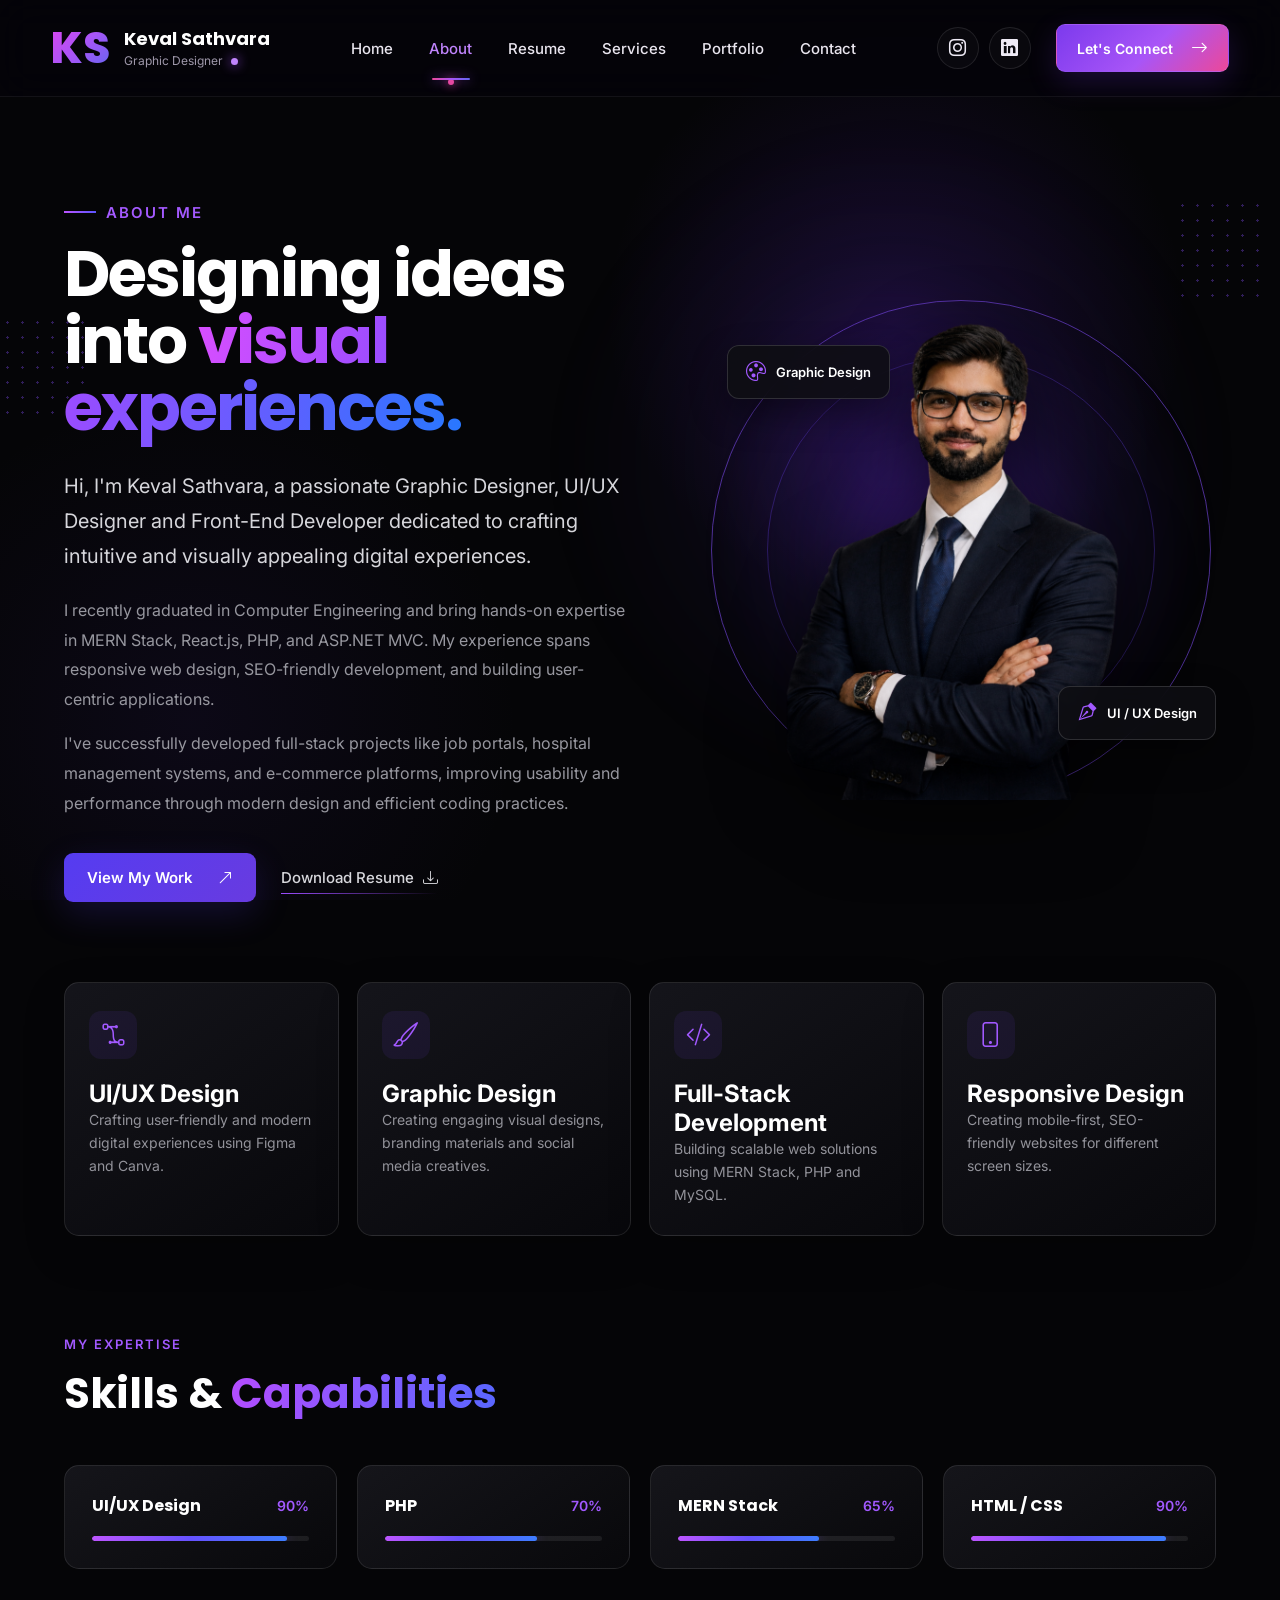
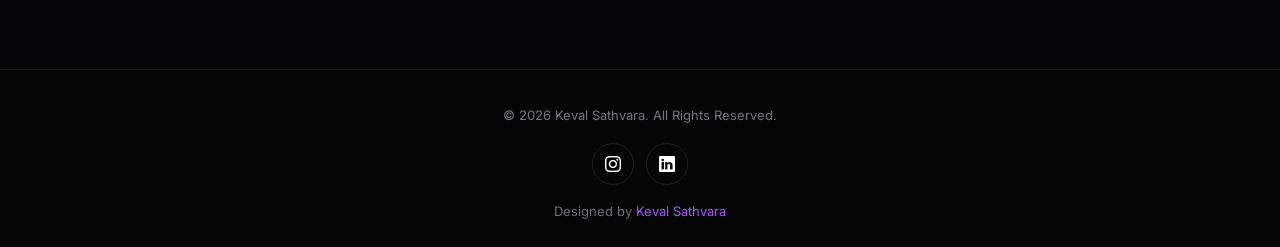
==== commit 1d6b3e22: "first commit" ====
--- a/about.html
+++ b/about.html
@@ -2,254 +2,3382 @@
 <html lang="en">
 
 <head>
-  <meta charset="utf-8">
-  <meta content="width=device-width, initial-scale=1.0" name="viewport">
-  <title>About</title>
-  <meta name="description" content="">
-  <meta name="keywords" content="">
-
-  <!-- Favicons -->
-  <link href="assets/img/favicon.png" rel="icon">
-  <link href="assets/img/apple-touch-icon.png" rel="apple-touch-icon">
-
-  <!-- Fonts -->
-  <link href="https://fonts.googleapis.com" rel="preconnect">
-  <link href="https://fonts.gstatic.com" rel="preconnect" crossorigin>
-  <link href="https://fonts.googleapis.com/css2?family=Roboto:ital,wght@0,100;0,300;0,400;0,500;0,700;0,900;1,100;1,300;1,400;1,500;1,700;1,900&family=Poppins:ital,wght@0,100;0,200;0,300;0,400;0,500;0,600;0,700;0,800;0,900;1,100;1,200;1,300;1,400;1,500;1,600;1,700;1,800;1,900&family=Raleway:ital,wght@0,100;0,200;0,300;0,400;0,500;0,600;0,700;0,800;0,900;1,100;1,200;1,300;1,400;1,500;1,600;1,700;1,800;1,900&display=swap" rel="stylesheet">
-
-  <!-- Vendor CSS Files -->
-  <link href="assets/vendor/bootstrap/css/bootstrap.min.css" rel="stylesheet">
-  <link href="assets/vendor/bootstrap-icons/bootstrap-icons.css" rel="stylesheet">
-  <link href="assets/vendor/aos/aos.css" rel="stylesheet">
-  <link href="assets/vendor/swiper/swiper-bundle.min.css" rel="stylesheet">
-  <link href="assets/vendor/glightbox/css/glightbox.min.css" rel="stylesheet">
-
-  <!-- Main CSS File -->
-  <link href="assets/css/main.css" rel="stylesheet">
-
-  <!-- =======================================================
-  * Template Name: FolioOne
-  * Template URL: https://bootstrapmade.com/folioone-bootstrap-portfolio-website-template/
-  * Updated: Aug 23 2025 with Bootstrap v5.3.7
-  * Author: BootstrapMade.com
-  * License: https://bootstrapmade.com/license/
-  ======================================================== -->
+
+  <meta charset="UTF-8">
+
+  <meta
+    name="viewport"
+    content="width=device-width, initial-scale=1.0, viewport-fit=cover"
+  >
+
+  <title>About | Keval Sathvara</title>
+
+  <meta
+    name="description"
+    content="About Keval Sathvara - Graphic Designer, UI/UX Designer and Front-End Developer."
+  >
+
+  <meta
+    name="keywords"
+    content="Keval Sathvara, Graphic Designer, UI UX Designer, Front End Developer"
+  >
+
+  <!-- FAVICON -->
+  <link
+    href="assets/img/Gemini_Generated_Image_77uot677uot677uo.png"
+    rel="icon"
+  >
+
+  <!-- GOOGLE FONTS -->
+  <link
+    rel="preconnect"
+    href="https://fonts.googleapis.com"
+  >
+
+  <link
+    rel="preconnect"
+    href="https://fonts.gstatic.com"
+    crossorigin
+  >
+
+  <link
+    href="https://fonts.googleapis.com/css2?family=Inter:wght@300;400;500;600;700;800;900&family=Poppins:wght@400;500;600;700;800;900&display=swap"
+    rel="stylesheet"
+  >
+
+  <!-- BOOTSTRAP ICONS -->
+  <link
+    href="assets/vendor/bootstrap-icons/bootstrap-icons.css"
+    rel="stylesheet"
+  >
+
+
+<style>
+
+/* =========================================================
+   RESET
+========================================================= */
+
+* {
+  margin: 0;
+  padding: 0;
+  box-sizing: border-box;
+}
+
+html {
+  scroll-behavior: smooth;
+  overflow-x: hidden;
+}
+
+body {
+  width: 100%;
+  min-width: 0;
+  overflow-x: hidden;
+
+  font-family: "Inter", sans-serif;
+
+  background: #050507;
+  color: #ffffff;
+}
+
+img {
+  display: block;
+  max-width: 100%;
+}
+
+a {
+  text-decoration: none;
+}
+
+button,
+a {
+  -webkit-tap-highlight-color: transparent;
+}
+
+::selection {
+  background: #7446ff;
+  color: #ffffff;
+}
+
+
+/* =========================================================
+   NAVBAR CONTAINER
+========================================================= */
+
+#navbar-container {
+  width: 100%;
+  max-width: 100%;
+  position: relative;
+  z-index: 1000;
+}
+
+
+/* =========================================================
+   BACKGROUND
+========================================================= */
+
+.page-background {
+
+  position: fixed;
+
+  inset: 0;
+
+  width: 100%;
+  height: 100%;
+
+  z-index: -10;
+
+  pointer-events: none;
+
+  background:
+
+    radial-gradient(
+      circle at 70% 35%,
+      rgba(91, 37, 192, 0.20),
+      transparent 27%
+    ),
+
+    radial-gradient(
+      circle at 15% 80%,
+      rgba(75, 42, 160, 0.10),
+      transparent 25%
+    ),
+
+    #050507;
+}
+
+
+.page-background::before {
+
+  content: "";
+
+  position: absolute;
+
+  width: min(650px, 80vw);
+  height: min(650px, 80vw);
+
+  right: 5%;
+  top: 15%;
+
+  border-radius: 50%;
+
+  background:
+    radial-gradient(
+      circle,
+      rgba(117, 48, 255, 0.18),
+      rgba(55, 35, 130, 0.08) 42%,
+      transparent 72%
+    );
+
+  filter: blur(20px);
+
+  animation:
+    backgroundGlow 12s ease-in-out infinite alternate;
+}
+
+
+@keyframes backgroundGlow {
+
+  0% {
+    transform:
+      translate(0,0)
+      scale(1);
+
+    opacity: .65;
+  }
+
+  50% {
+    transform:
+      translate(-25px,20px)
+      scale(1.05);
+
+    opacity: .9;
+  }
+
+  100% {
+    transform:
+      translate(20px,-20px)
+      scale(.98);
+
+    opacity: .7;
+  }
+
+}
+
+
+/* =========================================================
+   DECORATIVE DOTS
+========================================================= */
+
+.dots {
+
+  position: fixed;
+
+  width: 90px;
+  height: 100px;
+
+  opacity: .45;
+
+  background-image:
+    radial-gradient(
+      rgba(132,78,255,.75) 1.3px,
+      transparent 1.3px
+    );
+
+  background-size: 15px 15px;
+
+  pointer-events: none;
+
+  z-index: -2;
+
+  animation:
+    dotsFloat 10s ease-in-out infinite alternate;
+}
+
+
+.dots-left {
+  left: 0;
+  top: 35%;
+}
+
+
+.dots-right {
+  right: 15px;
+  top: 22%;
+}
+
+
+@keyframes dotsFloat {
+
+  0% {
+    transform: translateY(0);
+    opacity: .25;
+  }
+
+  50% {
+    transform: translateY(-12px);
+    opacity: .55;
+  }
+
+  100% {
+    transform: translateY(8px);
+    opacity: .35;
+  }
+
+}
+
+
+/* =========================================================
+   ABOUT HERO
+========================================================= */
+
+.about-hero {
+
+  position: relative;
+
+  width: 100%;
+
+  padding: 100px 0 80px;
+}
+
+
+.about-container {
+
+  width: min(1250px, 90%);
+
+  margin: 0 auto;
+
+  display: grid;
+
+  grid-template-columns: 1.05fr .95fr;
+
+  align-items: center;
+
+  gap: 80px;
+}
+
+
+/* =========================================================
+   ABOUT CONTENT
+========================================================= */
+
+.about-content {
+
+  position: relative;
+
+  z-index: 5;
+
+  min-width: 0;
+}
+
+
+.eyebrow {
+
+  display: inline-flex;
+
+  align-items: center;
+
+  gap: 10px;
+
+  color: #a45aff;
+
+  font-size: 15px;
+
+  font-weight: 600;
+
+  text-transform: uppercase;
+
+  letter-spacing: 2px;
+
+  margin-bottom: 18px;
+}
+
+
+.eyebrow::before {
+
+  content: "";
+
+  width: 32px;
+
+  height: 2px;
+
+  flex-shrink: 0;
+
+  background:
+    linear-gradient(
+      90deg,
+      #bd55ff,
+      #5d55ff
+    );
+}
+
+
+/* =========================================================
+   ABOUT TITLE
+========================================================= */
+
+.about-title {
+
+  font-family: "Poppins", sans-serif;
+
+  font-size: clamp(48px,5vw,72px);
+
+  line-height: 1.05;
+
+  letter-spacing: -2px;
+
+  font-weight: 700;
+
+  margin-bottom: 28px;
+
+  overflow-wrap: break-word;
+}
+
+
+.about-title span {
+
+  background:
+    linear-gradient(
+      100deg,
+      #d84eff,
+      #974dff 35%,
+      #5b61ff 70%,
+      #2778ff
+    );
+
+  -webkit-background-clip: text;
+  background-clip: text;
+
+  -webkit-text-fill-color: transparent;
+}
+
+
+/* =========================================================
+   TEXT
+========================================================= */
+
+.about-lead {
+
+  color: #d6d6db;
+
+  font-size: 20px;
+
+  line-height: 1.75;
+
+  margin-bottom: 22px;
+}
+
+
+.about-text {
+
+  color: #97979f;
+
+  font-size: 16px;
+
+  line-height: 1.85;
+
+  max-width: 700px;
+
+  margin-bottom: 15px;
+}
+
+
+/* =========================================================
+   CTA
+========================================================= */
+
+.cta-group {
+
+  display: flex;
+
+  align-items: center;
+
+  gap: 25px;
+
+  margin-top: 35px;
+}
+
+
+.btn-primary {
+
+  display: inline-flex;
+
+  align-items: center;
+
+  justify-content: center;
+
+  gap: 25px;
+
+  padding: 15px 23px;
+
+  color: #ffffff;
+
+  border-radius: 9px;
+
+  background:
+    linear-gradient(
+      135deg,
+      #553cf1,
+      #683be0
+    );
+
+  font-size: 15px;
+
+  font-weight: 600;
+
+  box-shadow:
+    0 12px 35px
+    rgba(81,54,222,.20);
+
+  transition: .3s ease;
+}
+
+
+.btn-primary:hover {
+
+  color: #ffffff;
+
+  transform: translateY(-3px);
+
+  box-shadow:
+    0 15px 40px
+    rgba(95,56,235,.4);
+}
+
+
+.resume-link {
+
+  color: #d7d7dc;
+
+  font-size: 15px;
+
+  font-weight: 500;
+
+  display: inline-flex;
+
+  align-items: center;
+
+  gap: 9px;
+
+  position: relative;
+
+  transition: .3s ease;
+}
+
+
+.resume-link::after {
+
+  content: "";
+
+  position: absolute;
+
+  left: 0;
+  right: 0;
+
+  bottom: -7px;
+
+  height: 1px;
+
+  background:
+    linear-gradient(
+      90deg,
+      #9b4cff,
+      transparent
+    );
+}
+
+
+.resume-link:hover {
+  color: #a85cff;
+}
+
+
+/* =========================================================
+   ABOUT VISUAL
+========================================================= */
+
+.about-visual {
+
+  position: relative;
+
+  width: 100%;
+
+  min-height: 550px;
+
+  display: flex;
+
+  align-items: center;
+
+  justify-content: center;
+
+  min-width: 0;
+}
+
+
+.visual-glow {
+
+  position: absolute;
+
+  width: 500px;
+  height: 500px;
+
+  max-width: 100%;
+  max-height: 100%;
+
+  border-radius: 50%;
+
+  background:
+    radial-gradient(
+      circle,
+      rgba(116,48,255,.35),
+      rgba(63,38,145,.12) 40%,
+      transparent 70%
+    );
+
+  filter: blur(12px);
+
+  animation:
+    visualGlow 8s ease-in-out infinite alternate;
+}
+
+
+@keyframes visualGlow {
+
+  0% {
+    transform: scale(.94);
+    opacity: .65;
+  }
+
+  100% {
+    transform: scale(1.05);
+    opacity: .95;
+  }
+
+}
+
+
+/* =========================================================
+   ORBIT
+========================================================= */
+
+.visual-orbit {
+
+  position: absolute;
+
+  width: 500px;
+  height: 500px;
+
+  max-width: 100%;
+  max-height: 100%;
+
+  border-radius: 50%;
+
+  border:
+    1px solid
+    rgba(133,81,255,.55);
+
+  animation:
+    visualOrbit 25s linear infinite;
+}
+
+
+.visual-orbit::before {
+
+  content: "";
+
+  position: absolute;
+
+  inset: 55px;
+
+  border-radius: 50%;
+
+  border:
+    1px solid
+    rgba(102,66,240,.32);
+}
+
+
+@keyframes visualOrbit {
+
+  from {
+    transform: rotate(0deg);
+  }
+
+  to {
+    transform: rotate(360deg);
+  }
+
+}
+
+
+/* =========================================================
+   PROFILE IMAGE
+========================================================= */
+
+.about-photo {
+
+  position: relative;
+
+  z-index: 5;
+
+  width: 410px;
+
+  height: 500px;
+
+  max-width: 90%;
+
+  object-fit: contain;
+
+  object-position: center bottom;
+
+  filter:
+    drop-shadow(
+      0 20px 35px
+      rgba(0,0,0,.6)
+    );
+}
+
+
+/* =========================================================
+   FLOATING LABEL
+========================================================= */
+
+.floating-label {
+
+  position: absolute;
+
+  z-index: 10;
+
+  padding: 14px 18px;
+
+  border-radius: 12px;
+
+  background:
+    rgba(14,14,19,.88);
+
+  border:
+    1px solid
+    rgba(255,255,255,.14);
+
+  backdrop-filter: blur(12px);
+
+  -webkit-backdrop-filter: blur(12px);
+
+  box-shadow:
+    0 15px 35px
+    rgba(0,0,0,.4);
+
+  color: #ffffff;
+
+  font-size: 13px;
+
+  font-weight: 600;
+
+  display: flex;
+
+  align-items: center;
+
+  gap: 10px;
+
+  white-space: nowrap;
+
+  animation:
+    floatingCard 5s ease-in-out infinite alternate;
+}
+
+
+.floating-label i {
+
+  color: #a259ff;
+
+  font-size: 20px;
+
+  flex-shrink: 0;
+}
+
+
+.label-one {
+
+  top: 70px;
+
+  left: 20px;
+}
+
+
+.label-two {
+
+  right: 0;
+
+  bottom: 85px;
+
+  animation-delay: 1s;
+}
+
+
+@keyframes floatingCard {
+
+  0% {
+    transform: translateY(0);
+  }
+
+  100% {
+    transform: translateY(-12px);
+  }
+
+}
+
+
+/* =========================================================
+   INFO SECTION
+========================================================= */
+
+.info-section {
+
+  width: min(1250px,90%);
+
+  margin: 0 auto;
+
+  padding-bottom: 80px;
+}
+
+
+.info-grid {
+
+  display: grid;
+
+  grid-template-columns:
+    repeat(4,1fr);
+
+  gap: 18px;
+}
+
+
+.info-card {
+
+  padding: 28px 24px;
+
+  min-height: 190px;
+
+  border-radius: 15px;
+
+  background:
+    linear-gradient(
+      145deg,
+      rgba(24,24,30,.85),
+      rgba(9,9,12,.85)
+    );
+
+  border:
+    1px solid
+    rgba(255,255,255,.10);
+
+  box-shadow:
+    0 15px 40px
+    rgba(0,0,0,.22);
+
+  transition: .35s ease;
+}
+
+
+.info-card:hover {
+
+  transform: translateY(-7px);
+
+  border-color:
+    rgba(142,77,255,.5);
+
+  box-shadow:
+    0 20px 45px
+    rgba(92,48,220,.16);
+}
+
+
+.info-icon {
+
+  width: 48px;
+  height: 48px;
+
+  display: flex;
+
+  align-items: center;
+  justify-content: center;
+
+  border-radius: 12px;
+
+  background:
+    rgba(121,64,255,.09);
+
+  color: #a259ff;
+
+  font-size: 25px;
+
+  margin-bottom: 20px;
+}
+
+
+.info-card h3 {
+
+  font-family: "Poppins", sans-serif;
+
+  font-size: 17px;
+
+  margin-bottom: 9px;
+}
+
+
+.info-card p {
+
+  color: #92929a;
+
+  font-size: 14px;
+
+  line-height: 1.65;
+}
+
+
+/* =========================================================
+   SKILLS
+========================================================= */
+
+.skills-section {
+
+  width: min(1250px,90%);
+
+  margin: auto;
+
+  padding: 20px 0 100px;
+}
+
+
+.section-heading {
+
+  margin-bottom: 40px;
+}
+
+
+.small-title {
+
+  color: #a259ff;
+
+  text-transform: uppercase;
+
+  letter-spacing: 2px;
+
+  font-size: 13px;
+
+  font-weight: 600;
+
+  margin-bottom: 10px;
+}
+
+
+.section-heading h2 {
+
+  font-family: "Poppins", sans-serif;
+
+  font-size: 42px;
+
+  font-weight: 700;
+}
+
+
+.section-heading h2 span {
+
+  background:
+    linear-gradient(
+      100deg,
+      #b54cff,
+      #5867ff
+    );
+
+  -webkit-background-clip: text;
+  background-clip: text;
+
+  -webkit-text-fill-color: transparent;
+}
+
+
+.skills-grid {
+
+  display: grid;
+
+  grid-template-columns:
+    repeat(4,1fr);
+
+  gap: 20px;
+}
+
+
+.skill-box {
+
+  padding: 27px;
+
+  border-radius: 15px;
+
+  background:
+    linear-gradient(
+      145deg,
+      rgba(24,24,30,.88),
+      rgba(9,9,12,.9)
+    );
+
+  border:
+    1px solid
+    rgba(255,255,255,.10);
+
+  transition: .35s ease;
+}
+
+
+.skill-box:hover {
+
+  transform: translateY(-6px);
+
+  border-color:
+    rgba(142,77,255,.5);
+
+  box-shadow:
+    0 20px 45px
+    rgba(93,48,220,.14);
+}
+
+
+.skill-top {
+
+  display: flex;
+
+  align-items: center;
+
+  justify-content: space-between;
+
+  gap: 15px;
+
+  margin-bottom: 18px;
+}
+
+
+.skill-top h3 {
+
+  font-family: "Poppins", sans-serif;
+
+  font-size: 16px;
+
+  margin: 0;
+}
+
+
+.skill-percent {
+
+  color: #a259ff;
+
+  font-size: 14px;
+
+  font-weight: 600;
+
+  flex-shrink: 0;
+}
+
+
+.progress {
+
+  width: 100%;
+
+  height: 5px;
+
+  overflow: hidden;
+
+  border-radius: 20px;
+
+  background:
+    rgba(255,255,255,.08);
+}
+
+
+.progress-bar {
+
+  height: 100%;
+
+  border-radius: 20px;
+
+  background:
+    linear-gradient(
+      90deg,
+      #bd55ff,
+      #6652ff,
+      #3d7dff
+    );
+
+  box-shadow:
+    0 0 12px
+    rgba(121,71,255,.45);
+}
+
+
+/* =========================================================
+   FOOTER
+========================================================= */
+
+.footer {
+
+  width: 100%;
+
+  padding: 35px 15px;
+
+  text-align: center;
+
+  border-top:
+    1px solid
+    rgba(255,255,255,.06);
+
+  background:
+    rgba(5,5,7,.8);
+}
+
+
+.footer p {
+
+  color: #777780;
+
+  font-size: 13px;
+
+  line-height: 1.6;
+}
+
+
+.footer-social {
+
+  display: flex;
+
+  justify-content: center;
+
+  gap: 12px;
+
+  margin: 18px 0;
+}
+
+
+.footer-social a {
+
+  width: 42px;
+  height: 42px;
+
+  display: flex;
+
+  align-items: center;
+
+  justify-content: center;
+
+  border-radius: 50%;
+
+  color: #ffffff;
+
+  border:
+    1px solid
+    rgba(255,255,255,.10);
+
+  transition: .3s ease;
+}
+
+
+.footer-social a:hover {
+
+  color: #a259ff;
+
+  border-color: #7b4cff;
+}
+
+
+.credits {
+
+  color: #6f6f77;
+
+  font-size: 13px;
+}
+
+
+.credits a {
+
+  color: #a259ff;
+}
+
+
+/* =========================================================
+   TABLET
+========================================================= */
+
+@media (max-width: 1150px) {
+
+  .navmenu ul {
+    gap: 24px;
+  }
+
+  .about-container {
+    gap: 40px;
+  }
+
+  .info-grid,
+  .skills-grid {
+    grid-template-columns:
+      repeat(2,1fr);
+  }
+
+}
+
+
+/* =========================================================
+   MOBILE — 900px
+========================================================= */
+
+@media (max-width: 900px) {
+
+  html,
+  body {
+    width: 100%;
+    max-width: 100%;
+    overflow-x: hidden;
+  }
+
+
+  /* -------------------------------------------------------
+     ABOUT
+  ------------------------------------------------------- */
+
+  .about-hero {
+
+    width: 100%;
+
+    padding:
+      65px 0 45px;
+  }
+
+
+  .about-container {
+
+    width:
+      calc(100% - 30px);
+
+    max-width:
+      600px;
+
+    margin:
+      0 auto;
+
+    display:
+      flex;
+
+    flex-direction:
+      column;
+
+    align-items:
+      center;
+
+    gap:
+      0;
+  }
+
+
+  /* -------------------------------------------------------
+     CONTENT
+  ------------------------------------------------------- */
+
+  .about-content {
+
+    width:
+      100%;
+
+    max-width:
+      600px;
+
+    text-align:
+      center;
+
+    order:
+      1;
+  }
+
+
+  .eyebrow {
+
+    justify-content:
+      center;
+
+    font-size:
+      12px;
+
+    letter-spacing:
+      1.7px;
+
+    margin-bottom:
+      16px;
+  }
+
+
+  .eyebrow::before {
+    width: 25px;
+  }
+
+
+  .about-title {
+
+    width:
+      100%;
+
+    font-size:
+      clamp(42px,12vw,64px);
+
+    line-height:
+      1.04;
+
+    letter-spacing:
+      -1.8px;
+
+    margin-bottom:
+      20px;
+  }
+
+
+  .about-lead {
+
+    width:
+      100%;
+
+    max-width:
+      560px;
+
+    margin:
+      0 auto 18px;
+
+    font-size:
+      16px;
+
+    line-height:
+      1.7;
+  }
+
+
+  .about-text {
+
+    width:
+      100%;
+
+    max-width:
+      550px;
+
+    margin:
+      0 auto 14px;
+
+    font-size:
+      14px;
+
+    line-height:
+      1.75;
+  }
+
+
+  /* -------------------------------------------------------
+     CTA
+  ------------------------------------------------------- */
+
+  .cta-group {
+
+    width:
+      100%;
+
+    display:
+      flex;
+
+    flex-direction:
+      column;
+
+    align-items:
+      center;
+
+    justify-content:
+      center;
+
+    gap:
+      16px;
+
+    margin-top:
+      27px;
+  }
+
+
+  .btn-primary {
+
+    width:
+      min(100%,300px);
+
+    min-height:
+      50px;
+
+    justify-content:
+      center;
+
+    gap:
+      18px;
+
+    padding:
+      14px 20px;
+
+    font-size:
+      14px;
+  }
+
+
+  .resume-link {
+    justify-content:
+      center;
+
+    font-size:
+      14px;
+  }
+
+
+  /* -------------------------------------------------------
+     VISUAL
+  ------------------------------------------------------- */
+
+  .about-visual {
+
+    width:
+      100%;
+
+    min-height:
+      430px;
+
+    margin-top:
+      20px;
+
+    margin-bottom:
+      -10px;
+
+    order:
+      2;
+
+    overflow:
+      visible;
+  }
+
+
+  .visual-glow {
+
+    width:
+      min(88vw,390px);
+
+    height:
+      min(88vw,390px);
+  }
+
+
+  .visual-orbit {
+
+    width:
+      min(88vw,380px);
+
+    height:
+      min(88vw,380px);
+  }
+
+
+  .visual-orbit::before {
+
+    inset:
+      42px;
+  }
+
+
+  .about-photo {
+
+    width:
+      min(75vw,330px);
+
+    height:
+      min(95vw,410px);
+
+    max-width:
+      330px;
+
+    max-height:
+      410px;
+  }
+
+
+  .floating-label {
+
+    padding:
+      10px 13px;
+
+    border-radius:
+      10px;
+
+    font-size:
+      11px;
+
+    gap:
+      7px;
+  }
+
+
+  .floating-label i {
+    font-size: 16px;
+  }
+
+
+  .label-one {
+
+    top:
+      58px;
+
+    left:
+      max(0px,2vw);
+  }
+
+
+  .label-two {
+
+    right:
+      max(0px,2vw);
+
+    bottom:
+      62px;
+  }
+
+
+  /* -------------------------------------------------------
+     INFO
+  ------------------------------------------------------- */
+
+  .info-section {
+
+    width:
+      calc(100% - 30px);
+
+    max-width:
+      600px;
+
+    padding-bottom:
+      55px;
+  }
+
+
+  .info-grid {
+
+    grid-template-columns:
+      1fr;
+
+    gap:
+      14px;
+  }
+
+
+  .info-card {
+
+    min-height:
+      auto;
+
+    padding:
+      22px 20px;
+
+    border-radius:
+      14px;
+  }
+
+
+  .info-icon {
+
+    width:
+      44px;
+
+    height:
+      44px;
+
+    font-size:
+      22px;
+
+    margin-bottom:
+      15px;
+  }
+
+
+  .info-card h3 {
+    font-size: 16px;
+  }
+
+
+  .info-card p {
+
+    font-size:
+      13px;
+
+    line-height:
+      1.6;
+  }
+
+
+  /* -------------------------------------------------------
+     SKILLS
+  ------------------------------------------------------- */
+
+  .skills-section {
+
+    width:
+      calc(100% - 30px);
+
+    max-width:
+      600px;
+
+    padding:
+      10px 0 65px;
+  }
+
+
+  .section-heading {
+
+    margin-bottom:
+      28px;
+
+    text-align:
+      center;
+  }
+
+
+  .section-heading h2 {
+
+    font-size:
+      clamp(30px,8vw,38px);
+
+    line-height:
+      1.15;
+  }
+
+
+  .small-title {
+
+    font-size:
+      11px;
+
+    letter-spacing:
+      1.7px;
+  }
+
+
+  .skills-grid {
+
+    grid-template-columns:
+      1fr;
+
+    gap:
+      14px;
+  }
+
+
+  .skill-box {
+
+    padding:
+      21px 19px;
+
+    border-radius:
+      13px;
+  }
+
+
+  .skill-top {
+    margin-bottom: 14px;
+  }
+
+
+  .skill-top h3 {
+    font-size: 14px;
+  }
+
+
+  .skill-percent {
+    font-size: 13px;
+  }
+
+
+  /* -------------------------------------------------------
+     FOOTER
+  ------------------------------------------------------- */
+
+  .footer {
+    padding: 28px 15px;
+  }
+
+
+  .footer p {
+    font-size: 12px;
+  }
+
+
+  .credits {
+    font-size: 11px;
+  }
+
+}
+
+
+/* =========================================================
+   600px
+========================================================= */
+
+@media (max-width: 600px) {
+
+  .about-hero {
+    padding:
+      50px 0 35px;
+  }
+
+
+  .about-container {
+    width:
+      calc(100% - 24px);
+  }
+
+
+  .about-title {
+
+    font-size:
+      clamp(39px,12vw,55px);
+
+    letter-spacing:
+      -1.5px;
+  }
+
+
+  .about-lead {
+
+    font-size:
+      15px;
+
+    line-height:
+      1.65;
+  }
+
+
+  .about-text {
+
+    font-size:
+      13.5px;
+
+    line-height:
+      1.7;
+  }
+
+
+  .about-visual {
+
+    min-height:
+      390px;
+
+    margin-top:
+      5px;
+  }
+
+
+  .visual-glow {
+
+    width:
+      330px;
+
+    height:
+      330px;
+  }
+
+
+  .visual-orbit {
+
+    width:
+      330px;
+
+    height:
+      330px;
+  }
+
+
+  .visual-orbit::before {
+    inset: 37px;
+  }
+
+
+  .about-photo {
+
+    width:
+      275px;
+
+    height:
+      365px;
+  }
+
+
+  .label-one {
+
+    top:
+      55px;
+
+    left:
+      2px;
+  }
+
+
+  .label-two {
+
+    right:
+      2px;
+
+    bottom:
+      52px;
+  }
+
+
+  .info-section,
+  .skills-section {
+
+    width:
+      calc(100% - 24px);
+  }
+
+}
+
+
+/* =========================================================
+   480px
+========================================================= */
+
+@media (max-width: 480px) {
+
+  .about-hero {
+    padding:
+      42px 0 30px;
+  }
+
+
+  .about-container {
+
+    width:
+      calc(100% - 20px);
+  }
+
+
+  .eyebrow {
+
+    font-size:
+      11px;
+
+    letter-spacing:
+      1.5px;
+  }
+
+
+  .about-title {
+
+    font-size:
+      clamp(36px,12vw,50px);
+
+    line-height:
+      1.03;
+
+    letter-spacing:
+      -1.2px;
+  }
+
+
+  .about-lead {
+
+    font-size:
+      14px;
+  }
+
+
+  .about-text {
+
+    font-size:
+      13px;
+  }
+
+
+  .btn-primary {
+
+    width:
+      100%;
+
+    max-width:
+      285px;
+  }
+
+
+  .about-visual {
+
+    min-height:
+      350px;
+  }
+
+
+  .visual-glow {
+
+    width:
+      285px;
+
+    height:
+      285px;
+  }
+
+
+  .visual-orbit {
+
+    width:
+      285px;
+
+    height:
+      285px;
+  }
+
+
+  .visual-orbit::before {
+    inset: 32px;
+  }
+
+
+  .about-photo {
+
+    width:
+      245px;
+
+    height:
+      325px;
+  }
+
+
+  .floating-label {
+
+    padding:
+      8px 10px;
+
+    font-size:
+      10px;
+
+    border-radius:
+      8px;
+  }
+
+
+  .floating-label i {
+    font-size: 14px;
+  }
+
+
+  .label-one {
+
+    top:
+      47px;
+
+    left:
+      0;
+  }
+
+
+  .label-two {
+
+    right:
+      0;
+
+    bottom:
+      43px;
+  }
+
+
+  .info-card {
+    padding:
+      19px 17px;
+  }
+
+
+  .info-icon {
+
+    width:
+      42px;
+
+    height:
+      42px;
+
+    font-size:
+      20px;
+  }
+
+
+  .info-card h3 {
+    font-size: 15px;
+  }
+
+
+  .info-card p {
+    font-size: 12.5px;
+  }
+
+
+  .section-heading h2 {
+    font-size: 30px;
+  }
+
+
+  .skill-box {
+    padding:
+      19px 16px;
+  }
+
+}
+
+
+/* =========================================================
+   390px
+========================================================= */
+
+@media (max-width: 390px) {
+
+  .about-container {
+    width:
+      calc(100% - 18px);
+  }
+
+
+  .about-title {
+
+    font-size:
+      36px;
+
+    letter-spacing:
+      -1px;
+  }
+
+
+  .about-lead {
+    font-size:
+      13.5px;
+  }
+
+
+  .about-text {
+    font-size:
+      12.5px;
+  }
+
+
+  .about-visual {
+
+    min-height:
+      330px;
+  }
+
+
+  .visual-glow {
+
+    width:
+      265px;
+
+    height:
+      265px;
+  }
+
+
+  .visual-orbit {
+
+    width:
+      265px;
+
+    height:
+      265px;
+  }
+
+
+  .about-photo {
+
+    width:
+      225px;
+
+    height:
+      300px;
+  }
+
+
+  .floating-label {
+
+    font-size:
+      9px;
+
+    padding:
+      7px 9px;
+  }
+
+
+  .label-one {
+    top: 45px;
+  }
+
+
+  .label-two {
+    bottom: 37px;
+  }
+
+}
+
+
+/* =========================================================
+   375px
+========================================================= */
+
+@media (max-width: 375px) {
+
+  .about-hero {
+
+    padding:
+      35px 0 25px;
+  }
+
+
+  .about-title {
+    font-size:
+      34px;
+  }
+
+
+  .about-lead {
+    font-size:
+      13px;
+  }
+
+
+  .about-text {
+
+    font-size:
+      12px;
+
+    line-height:
+      1.65;
+  }
+
+
+  .about-visual {
+
+    min-height:
+      310px;
+  }
+
+
+  .visual-glow {
+
+    width:
+      245px;
+
+    height:
+      245px;
+  }
+
+
+  .visual-orbit {
+
+    width:
+      245px;
+
+    height:
+      245px;
+  }
+
+
+  .visual-orbit::before {
+    inset: 27px;
+  }
+
+
+  .about-photo {
+
+    width:
+      210px;
+
+    height:
+      280px;
+  }
+
+
+  .floating-label {
+
+    font-size:
+      8.5px;
+
+    padding:
+      6px 8px;
+  }
+
+
+  .floating-label i {
+    font-size: 12px;
+  }
+
+
+  .label-one {
+
+    top:
+      43px;
+
+    left:
+      0;
+  }
+
+
+  .label-two {
+
+    right:
+      0;
+
+    bottom:
+      34px;
+  }
+
+}
+
+
+/* =========================================================
+   360px
+========================================================= */
+
+@media (max-width: 360px) {
+
+  .about-container {
+
+    width:
+      calc(100% - 16px);
+  }
+
+
+  .about-title {
+
+    font-size:
+      32px;
+
+    letter-spacing:
+      -.8px;
+  }
+
+
+  .about-lead {
+    font-size:
+      12.5px;
+  }
+
+
+  .about-text {
+    font-size:
+      11.8px;
+  }
+
+
+  .about-visual {
+
+    min-height:
+      295px;
+  }
+
+
+  .visual-glow {
+
+    width:
+      225px;
+
+    height:
+      225px;
+  }
+
+
+  .visual-orbit {
+
+    width:
+      225px;
+
+    height:
+      225px;
+  }
+
+
+  .visual-orbit::before {
+    inset: 25px;
+  }
+
+
+  .about-photo {
+
+    width:
+      195px;
+
+    height:
+      260px;
+  }
+
+
+  .floating-label {
+
+    font-size:
+      8px;
+
+    padding:
+      5px 7px;
+  }
+
+
+  .label-one {
+    top: 42px;
+  }
+
+
+  .label-two {
+    bottom: 31px;
+  }
+
+
+  .info-section,
+  .skills-section {
+
+    width:
+      calc(100% - 16px);
+  }
+
+}
+
+
+/* =========================================================
+   320px
+========================================================= */
+
+@media (max-width: 320px) {
+
+  .about-container {
+
+    width:
+      calc(100% - 14px);
+  }
+
+
+  .about-title {
+
+    font-size:
+      29px;
+
+    letter-spacing:
+      -.5px;
+  }
+
+
+  .about-lead {
+
+    font-size:
+      12px;
+
+    line-height:
+      1.6;
+  }
+
+
+  .about-text {
+    font-size:
+      11.5px;
+  }
+
+
+  .btn-primary {
+
+    max-width:
+      260px;
+
+    min-height:
+      46px;
+
+    font-size:
+      13px;
+  }
+
+
+  .about-visual {
+
+    min-height:
+      275px;
+  }
+
+
+  .visual-glow {
+
+    width:
+      205px;
+
+    height:
+      205px;
+  }
+
+
+  .visual-orbit {
+
+    width:
+      205px;
+
+    height:
+      205px;
+  }
+
+
+  .visual-orbit::before {
+    inset: 23px;
+  }
+
+
+  .about-photo {
+
+    width:
+      180px;
+
+    height:
+      240px;
+  }
+
+
+  .floating-label {
+
+    font-size:
+      7.5px;
+
+    padding:
+      5px 6px;
+  }
+
+
+  .floating-label i {
+    font-size: 11px;
+  }
+
+
+  .label-one {
+
+    top:
+      39px;
+
+    left:
+      -1px;
+  }
+
+
+  .label-two {
+
+    right:
+      -1px;
+
+    bottom:
+      28px;
+  }
+
+
+  .info-card {
+
+    padding:
+      17px 14px;
+  }
+
+
+  .info-card h3 {
+    font-size: 14px;
+  }
+
+
+  .info-card p {
+    font-size: 11.5px;
+  }
+
+
+  .section-heading h2 {
+    font-size: 27px;
+  }
+
+
+  .skill-box {
+    padding:
+      17px 14px;
+  }
+
+}
+
+
+/* =========================================================
+   MOBILE LANDSCAPE
+========================================================= */
+
+@media
+(max-width: 900px)
+and (orientation: landscape)
+and (max-height: 600px) {
+
+  .about-hero {
+
+    padding:
+      40px 0;
+  }
+
+
+  .about-container {
+
+    width:
+      min(850px,92%);
+
+    display:
+      grid;
+
+    grid-template-columns:
+      1fr 1fr;
+
+    align-items:
+      center;
+
+    gap:
+      25px;
+  }
+
+
+  .about-content {
+    text-align:
+      left;
+  }
+
+
+  .eyebrow {
+    justify-content:
+      flex-start;
+  }
+
+
+  .about-lead,
+  .about-text {
+
+    margin-left:
+      0;
+  }
+
+
+  .cta-group {
+
+    align-items:
+      flex-start;
+
+    flex-direction:
+      row;
+  }
+
+
+  .about-visual {
+
+    min-height:
+      430px;
+
+    margin:
+      0;
+  }
+
+
+  .visual-glow {
+
+    width:
+      330px;
+
+    height:
+      330px;
+  }
+
+
+  .visual-orbit {
+
+    width:
+      330px;
+
+    height:
+      330px;
+  }
+
+
+  .about-photo {
+
+    width:
+      260px;
+
+    height:
+      350px;
+  }
+
+}
+
+
+/* =========================================================
+   TOUCH DEVICES
+========================================================= */
+
+@media (hover: none) {
+
+  .info-card:hover,
+  .skill-box:hover,
+  .btn-primary:hover {
+
+    transform:
+      none;
+  }
+
+}
+
+
+/* =========================================================
+   REDUCED MOTION
+========================================================= */
+
+@media (prefers-reduced-motion: reduce) {
+
+  *,
+  *::before,
+  *::after {
+
+    animation-duration:
+      .01ms !important;
+
+    animation-iteration-count:
+      1 !important;
+
+    scroll-behavior:
+      auto !important;
+  }
+
+}
+
+
+/* =========================================================
+   SAFE AREA
+========================================================= */
+
+@supports (padding: env(safe-area-inset-bottom)) {
+
+  .footer {
+
+    padding-bottom:
+      calc(
+        28px +
+        env(safe-area-inset-bottom)
+      );
+  }
+
+}
+
+</style>
+
 </head>
 
-<body class="about-page">
-
-  <header id="header" class="header d-flex align-items-center light-background sticky-top">
-    <div class="container position-relative d-flex align-items-center justify-content-between">
-
-      <!-- <a href="index.html" class="logo d-flex align-items-center me-auto me-xl-0">
-      <img src="assets/img/logo.webp" alt="">
-      <h1 class="sitename">FolioOne</h1> 
-    </a> -->
-
-      <nav id="navmenu" class="navmenu">
-        <ul>
-          <li><a href="index.html">Home</a></li>
-          <li><a href="about.html" class="active">About</a></li>
-          <li><a href="resume.html">Resume</a></li>
-          <li><a href="portfolio.html">Portfolio</a></li>
-          <li><a href="contact.html">Contact</a></li>
-        </ul>
-        <i class="mobile-nav-toggle d-xl-none bi bi-list"></i>
-      </nav>
-
-      <div class="header-social-links">
-        <a href="https://www.instagram.com/mr_keval_56/?next=%2F" class="instagram"><i class="bi bi-instagram"></i></a>
-        <a href="https://www.linkedin.com/in/keval-sathvara/" class="linkedin"><i class="bi bi-linkedin"></i></a>
+
+<body>
+
+
+<!-- =========================================================
+     BACKGROUND
+========================================================= -->
+
+<div class="page-background"></div>
+
+<div class="dots dots-left"></div>
+
+<div class="dots dots-right"></div>
+
+
+<!-- =========================================================
+     EXTERNAL NAVBAR
+========================================================= -->
+
+<div id="navbar-container"></div>
+
+
+<!-- =========================================================
+     MAIN
+========================================================= -->
+
+<main>
+
+
+<!-- =========================================================
+     ABOUT HERO
+========================================================= -->
+
+<section class="about-hero">
+
+  <div class="about-container">
+
+
+    <!-- ABOUT CONTENT -->
+
+    <div class="about-content">
+
+
+      <div class="eyebrow">
+        About Me
       </div>
 
+
+      <h1 class="about-title">
+
+        Designing ideas into
+
+        <span>
+          visual experiences.
+        </span>
+
+      </h1>
+
+
+      <p class="about-lead">
+
+        Hi, I'm Keval Sathvara, a passionate
+        Graphic Designer, UI/UX Designer and
+        Front-End Developer dedicated to crafting
+        intuitive and visually appealing digital experiences.
+
+      </p>
+
+
+      <p class="about-text">
+
+        I recently graduated in Computer Engineering
+        and bring hands-on expertise in MERN Stack,
+        React.js, PHP, and ASP.NET MVC.
+
+        My experience spans responsive web design,
+        SEO-friendly development, and building
+        user-centric applications.
+
+      </p>
+
+
+      <p class="about-text">
+
+        I've successfully developed full-stack projects
+        like job portals, hospital management systems,
+        and e-commerce platforms, improving usability
+        and performance through modern design and
+        efficient coding practices.
+
+      </p>
+
+
+      <!-- CTA -->
+
+      <div class="cta-group">
+
+
+        <a
+          href="portfolio.html"
+          class="btn-primary">
+
+          View My Work
+
+          <i class="bi bi-arrow-up-right"></i>
+
+        </a>
+
+
+        <a
+          href="assets/img/Keval Sathvara.pdf"
+          class="resume-link"
+          target="_blank"
+          rel="noopener noreferrer">
+
+          Download Resume
+
+          <i class="bi bi-download"></i>
+
+        </a>
+
+
+      </div>
+
+
     </div>
-  </header>
-
-  <main class="main">
-
-    <!-- About Section -->
-    <section id="about" class="about section">
-
-      <!-- Section Title -->
-      <div class="container section-title" data-aos="fade-up">
-        <h2>About</h2>
-       </div><!-- End Section Title -->
-
-      <div class="container" data-aos="fade-up" data-aos-delay="100">
-
-        <!-- Intro + Photo -->
-        <div class="row align-items-center justify-content-between gy-5 mb-5">
-          <div class="col-lg-7" data-aos="fade-right" data-aos-delay="150">
-            <div class="intro-content">
-              <span class="eyebrow">Hello there</span>
-              <h2 class="headline">Hi, I'm Keval Sathvara – a passionate UI/UX Designer and Front-End Developer dedicated to crafting intuitive and visually appealing digital experiences.</h2>
-              <p class="lead">
-                I recently graduated in Computer Engineering and bring hands-on expertise in MERN Stack, React.js, PHP, and ASP.NET MVC. My experience spans responsive web design, SEO-friendly development, and building user-centric applications.
-              </p>
-              <p>
-              I’ve successfully developed full-stack projects like job portals, hospital management systems, and e-commerce platforms, improving usability and performance through modern design and efficient coding practices.</p>
-
-              <div class="cta-group">
-                <a href="#portfolio" class="btn-ghost">
-                  View My Work <i class="bi bi-arrow-up-right"></i>
-                </a>
-                <a href="assets\img\Keval Sathvara.pdf" class="link-underline">
-                  Download Resume <i class="bi bi-download"></i>
-                </a>
-              </div>
-            </div>
-          </div>
-
-          <div class="col-lg-5" data-aos="zoom-in" data-aos-delay="250">
-            <figure class="profile-figure text-center text-lg-end">
-              <img src="assets\img\profile\1.jpg" alt="Portrait of Alex" class="img-fluid profile-photo">
-            </figure>
-          </div>
+
+
+    <!-- =====================================================
+         PROFILE VISUAL
+    ====================================================== -->
+
+    <div class="about-visual">
+
+
+      <div class="visual-glow"></div>
+
+
+      <div class="visual-orbit"></div>
+
+
+      <img
+        src="assets/img/profile/inkorbit (3).png"
+        alt="Keval Sathvara profile"
+        class="about-photo"
+      >
+
+
+      <div class="floating-label label-one">
+
+        <i class="bi bi-palette"></i>
+
+        Graphic Design
+
+      </div>
+
+
+      <div class="floating-label label-two">
+
+        <i class="bi bi-vector-pen"></i>
+
+        UI / UX Design
+
+      </div>
+
+
+    </div>
+
+
+  </div>
+
+</section>
+
+
+<!-- =========================================================
+     SPECIALIZATIONS
+========================================================= -->
+
+<section class="info-section">
+
+  <div class="info-grid">
+
+
+    <article class="info-card">
+
+      <div class="info-icon">
+        <i class="bi bi-bezier2"></i>
+      </div>
+
+      <h2>
+        UI/UX Design
+      </h2>
+
+      <p>
+        Crafting user-friendly and modern
+        digital experiences using Figma
+        and Canva.
+      </p>
+
+    </article>
+
+
+    <article class="info-card">
+
+      <div class="info-icon">
+        <i class="bi bi-brush"></i>
+      </div>
+
+      <h2>
+        Graphic Design
+      </h2>
+
+      <p>
+        Creating engaging visual designs,
+        branding materials and social media
+        creatives.
+      </p>
+
+    </article>
+
+
+    <article class="info-card">
+
+      <div class="info-icon">
+        <i class="bi bi-code-slash"></i>
+      </div>
+
+      <h2>
+        Full-Stack Development
+      </h2>
+
+      <p>
+        Building scalable web solutions
+        using MERN Stack, PHP and MySQL.
+      </p>
+
+    </article>
+
+
+    <article class="info-card">
+
+      <div class="info-icon">
+        <i class="bi bi-phone"></i>
+      </div>
+
+      <h2>
+        Responsive Design
+      </h2>
+
+      <p>
+        Creating mobile-first,
+        SEO-friendly websites for
+        different screen sizes.
+      </p>
+
+    </article>
+
+
+  </div>
+
+</section>
+
+
+<!-- =========================================================
+     SKILLS
+========================================================= -->
+
+<section class="skills-section">
+
+
+  <div class="section-heading">
+
+    <div class="small-title">
+      My Expertise
+    </div>
+
+    <h2>
+
+      Skills &
+
+      <span>
+        Capabilities
+      </span>
+
+    </h2>
+
+  </div>
+
+
+  <div class="skills-grid">
+
+
+    <!-- UI/UX -->
+
+    <article class="skill-box">
+
+      <div class="skill-top">
+
+        <h3>
+          UI/UX Design
+        </h3>
+
+        <span class="skill-percent">
+          90%
+        </span>
+
+      </div>
+
+      <div class="progress">
+
+        <div
+          class="progress-bar"
+          style="width:90%;">
         </div>
-        <!-- End Intro + Photo -->
-
-        <!-- Skills Grid -->
-        <div class="mb-5">
-          <div class="row g-4">
-            <div class="col-6 col-md-4 col-lg-3" data-aos="fade-up" data-aos-delay="120">
-              <div class="skill-item">
-                <i class="bi bi-layout-text-window"></i>
-                <h3>UI/UX</h3>
-                <p>Crafting user-friendly and modern designs using Figma & Canva.</p>
-              </div>
-            </div>
-            <div class="col-6 col-md-4 col-lg-3" data-aos="fade-up" data-aos-delay="180">
-              <div class="skill-item">
-                <i class="bi bi-code-slash"></i>
-                <h3>PHP</h3>
-                <p>Building secure and scalable web applications using PHP & MySQL.</p>
-              </div>
-            </div>
-            <div class="col-6 col-md-4 col-lg-3" data-aos="fade-up" data-aos-delay="240">
-              <div class="skill-item">
-                <i class="bi bi-code-slash"></i>
-                <h3>Full-Stack Development</h3>
-                <p>Expertise in MERN stack and PHP for scalable web solutions.</p>
-              </div>
-            </div>
-            <div class="col-6 col-md-4 col-lg-3" data-aos="fade-up" data-aos-delay="300">
-              <div class="skill-item">
-                <i class="bi bi-code-slash"></i>
-                <h3>Responsive Design</h3>
-                <p>Creating mobile-first, SEO-friendly websites for all devices.</p>
-              </div>
-            </div>
-          </div>
+
+      </div>
+
+    </article>
+
+
+    <!-- PHP -->
+
+    <article class="skill-box">
+
+      <div class="skill-top">
+
+        <h3>
+          PHP
+        </h3>
+
+        <span class="skill-percent">
+          70%
+        </span>
+
+      </div>
+
+      <div class="progress">
+
+        <div
+          class="progress-bar"
+          style="width:70%;">
         </div>
-        <!-- End Skills Grid -->
-
-
-
-    </section><!-- /About Section -->
-
-    <!-- Skills Section -->
-    <section id="skills" class="skills section">
-
-      <!-- Section Title -->
-      <div class="container section-title" data-aos="fade-up">
-        <h2>Skills</h2>
-        </div><!-- End Section Title -->
-
-      <div class="container" data-aos="fade-up" data-aos-delay="100">
-
-        <div class="row g-4 skills-animation">
-
-          <div class="col-md-6 col-lg-3" data-aos="fade-up" data-aos-delay="100">
-            <div class="skill-box">
-              <h3>UI/UX Design</h3>
-              <span class="text-end d-block">90%</span>
-              <div class="progress">
-                <div class="progress-bar" role="progressbar" aria-valuenow="90" aria-valuemin="0" aria-valuemax="100"></div>
-              </div>
-            </div>
-          </div>
-
-          <div class="col-md-6 col-lg-3" data-aos="fade-up" data-aos-delay="200">
-            <div class="skill-box">
-              <h3>PHP</h3>
-              <span class="text-end d-block">70%</span>
-              <div class="progress">
-                <div class="progress-bar" role="progressbar" aria-valuenow="95" aria-valuemin="0" aria-valuemax="100"></div>
-              </div>
-            </div>
-          </div>
-
-          <div class="col-md-6 col-lg-3" data-aos="fade-up" data-aos-delay="300">
-            <div class="skill-box">
-              <h3>MERN STACK</h3>
-              <span class="text-end d-block">65%</span>
-              <div class="progress">
-                <div class="progress-bar" role="progressbar" aria-valuenow="80" aria-valuemin="0" aria-valuemax="100"></div>
-              </div>
-            </div>
-          </div>
-
-          <div class="col-md-6 col-lg-3" data-aos="fade-up" data-aos-delay="400">
-            <div class="skill-box">
-              <h3>HTML</h3>
-              <span class="text-end d-block">90%</span>
-              <div class="progress">
-                <div class="progress-bar" role="progressbar" aria-valuenow="55" aria-valuemin="0" aria-valuemax="100">
-                </div>
-              </div>
-            </div>
-          </div>
-
+
+      </div>
+
+    </article>
+
+
+    <!-- MERN -->
+
+    <article class="skill-box">
+
+      <div class="skill-top">
+
+        <h3>
+          MERN Stack
+        </h3>
+
+        <span class="skill-percent">
+          65%
+        </span>
+
+      </div>
+
+      <div class="progress">
+
+        <div
+          class="progress-bar"
+          style="width:65%;">
         </div>
 
       </div>
 
-    </section><!-- /Skills Section -->
-
-    
-  </main>
-
-  <footer id="footer" class="footer">
-
-    <div class="container">
-      <div class="copyright text-center ">
-        <p>© <span>Copyright</span> <strong class="px-1 sitename"></strong> <span>All Rights Reserved<br></span></p>
+    </article>
+
+
+    <!-- HTML CSS -->
+
+    <article class="skill-box">
+
+      <div class="skill-top">
+
+        <h3>
+          HTML / CSS
+        </h3>
+
+        <span class="skill-percent">
+          90%
+        </span>
+
       </div>
-      <div class="social-links d-flex justify-content-center">
-        <a href="https://www.instagram.com/mr_keval_56/?next=%2F"><i class="bi bi-instagram"></i></a>
-        <a href="https://www.linkedin.com/in/keval-sathvara/"><i class="bi bi-linkedin"></i></a>
+
+      <div class="progress">
+
+        <div
+          class="progress-bar"
+          style="width:90%;">
+        </div>
+
       </div>
-      <div class="credits">
-        <!-- All the links in the footer should remain intact. -->
-        <!-- You can delete the links only if you've purchased the pro version. -->
-        <!-- Licensing information: https://bootstrapmade.com/license/ -->
-        <!-- Purchase the pro version with working PHP/AJAX contact form: [buy-url] -->
-        Designed by <a href="https://bootstrapmade.com/">Keval Sathvara</a>
-      </div>
-    </div>
-
-  </footer>
-
-  <!-- Scroll Top -->
-  <a href="#" id="scroll-top" class="scroll-top d-flex align-items-center justify-content-center"><i class="bi bi-arrow-up-short"></i></a>
-
-  <!-- Preloader -->
-  <div id="preloader"></div>
-
-  <!-- Vendor JS Files -->
-  <script src="assets/vendor/bootstrap/js/bootstrap.bundle.min.js"></script>
-  <script src="assets/vendor/php-email-form/validate.js"></script>
-  <script src="assets/vendor/aos/aos.js"></script>
-  <script src="assets/vendor/typed.js/typed.umd.js"></script>
-  <script src="assets/vendor/waypoints/noframework.waypoints.js"></script>
-  <script src="assets/vendor/purecounter/purecounter_vanilla.js"></script>
-  <script src="assets/vendor/swiper/swiper-bundle.min.js"></script>
-  <script src="assets/vendor/imagesloaded/imagesloaded.pkgd.min.js"></script>
-  <script src="assets/vendor/isotope-layout/isotope.pkgd.min.js"></script>
-  <script src="assets/vendor/glightbox/js/glightbox.min.js"></script>
-
-  <!-- Main JS File -->
-  <script src="assets/js/main.js"></script>
+
+    </article>
+
+
+  </div>
+
+</section>
+
+
+</main>
+
+
+<!-- =========================================================
+     FOOTER
+========================================================= -->
+
+<footer class="footer">
+
+
+  <p>
+    © 2026 Keval Sathvara. All Rights Reserved.
+  </p>
+
+
+  <div class="footer-social">
+
+
+    <a
+      href="https://www.instagram.com/mr_keval_56/?next=%2F"
+      target="_blank"
+      rel="noopener noreferrer"
+      aria-label="Instagram">
+
+      <i class="bi bi-instagram"></i>
+
+    </a>
+
+
+    <a
+      href="https://www.linkedin.com/in/keval-sathvara/"
+      target="_blank"
+      rel="noopener noreferrer"
+      aria-label="LinkedIn">
+
+      <i class="bi bi-linkedin"></i>
+
+    </a>
+
+
+  </div>
+
+
+  <div class="credits">
+
+    Designed by
+
+    <a href="index.html">
+      Keval Sathvara
+    </a>
+
+  </div>
+
+
+</footer>
+
+
+<!-- =========================================================
+     LOAD NAVBAR.HTML
+========================================================= -->
+
+<script>
+
+document.addEventListener(
+  "DOMContentLoaded",
+  function () {
+
+    const navbarContainer =
+      document.getElementById(
+        "navbar-container"
+      );
+
+
+    /* -------------------------------------------------------
+       LOAD NAVBAR
+    ------------------------------------------------------- */
+
+    fetch("navbar.html")
+
+      .then(function (response) {
+
+        if (!response.ok) {
+
+          throw new Error(
+            "navbar.html could not be loaded."
+          );
+
+        }
+
+        return response.text();
+
+      })
+
+
+      .then(function (navbarHTML) {
+
+        navbarContainer.innerHTML =
+          navbarHTML;
+
+
+        /* ---------------------------------------------------
+           CURRENT PAGE
+        --------------------------------------------------- */
+
+        let currentPage =
+          window.location.pathname
+            .split("/")
+            .pop()
+            .toLowerCase();
+
+
+        if (
+          currentPage === ""
+        ) {
+
+          currentPage =
+            "index.html";
+
+        }
+
+
+        /* ---------------------------------------------------
+           ACTIVE NAV LINK
+        --------------------------------------------------- */
+
+        const navLinks =
+          navbarContainer.querySelectorAll(
+            ".navmenu a"
+          );
+
+
+        navLinks.forEach(
+          function (link) {
+
+            const href =
+              link.getAttribute(
+                "href"
+              );
+
+
+            if (!href) {
+              return;
+            }
+
+
+            const linkPage =
+              href
+                .split("/")
+                .pop()
+                .split("?")[0]
+                .split("#")[0]
+                .toLowerCase();
+
+
+            link.classList.remove(
+              "active"
+            );
+
+
+            if (
+              linkPage ===
+              currentPage
+            ) {
+
+              link.classList.add(
+                "active"
+              );
+
+            }
+
+          }
+        );
+
+
+        /* ---------------------------------------------------
+           MOBILE NAV
+        --------------------------------------------------- */
+
+        const mobileToggle =
+          navbarContainer.querySelector(
+            "#mobileToggle"
+          );
+
+
+        const navMenu =
+          navbarContainer.querySelector(
+            "#navmenu"
+          );
+
+
+        if (
+          mobileToggle &&
+          navMenu
+        ) {
+
+
+          mobileToggle.addEventListener(
+            "click",
+            function () {
+
+              const isOpen =
+                navMenu.classList.toggle(
+                  "mobile-open"
+                );
+
+
+              this.classList.toggle(
+                "bi-list",
+                !isOpen
+              );
+
+
+              this.classList.toggle(
+                "bi-x",
+                isOpen
+              );
+
+
+              this.setAttribute(
+                "aria-expanded",
+                String(isOpen)
+              );
+
+            }
+          );
+
+
+          /* CLOSE MENU */
+
+          navMenu
+            .querySelectorAll("a")
+            .forEach(
+              function (link) {
+
+                link.addEventListener(
+                  "click",
+                  function () {
+
+                    navMenu.classList.remove(
+                      "mobile-open"
+                    );
+
+
+                    mobileToggle.classList.remove(
+                      "bi-x"
+                    );
+
+
+                    mobileToggle.classList.add(
+                      "bi-list"
+                    );
+
+
+                    mobileToggle.setAttribute(
+                      "aria-expanded",
+                      "false"
+                    );
+
+                  }
+                );
+
+              }
+            );
+
+
+          /* CLOSE WHEN CLICKING OUTSIDE */
+
+          document.addEventListener(
+            "click",
+            function (event) {
+
+              const clickedInsideNavbar =
+                navbarContainer.contains(
+                  event.target
+                );
+
+
+              if (!clickedInsideNavbar) {
+
+                navMenu.classList.remove(
+                  "mobile-open"
+                );
+
+
+                mobileToggle.classList.remove(
+                  "bi-x"
+                );
+
+
+                mobileToggle.classList.add(
+                  "bi-list"
+                );
+
+
+                mobileToggle.setAttribute(
+                  "aria-expanded",
+                  "false"
+                );
+
+              }
+
+            }
+          );
+
+
+          /* CLOSE MENU AFTER RESIZING */
+
+          window.addEventListener(
+            "resize",
+            function () {
+
+              if (
+                window.innerWidth > 900
+              ) {
+
+                navMenu.classList.remove(
+                  "mobile-open"
+                );
+
+
+                mobileToggle.classList.remove(
+                  "bi-x"
+                );
+
+
+                mobileToggle.classList.add(
+                  "bi-list"
+                );
+
+
+                mobileToggle.setAttribute(
+                  "aria-expanded",
+                  "false"
+                );
+
+              }
+
+            }
+          );
+
+        }
+
+      })
+
+
+      .catch(function (error) {
+
+        console.error(
+          "Navbar loading error:",
+          error
+        );
+
+      });
+
+  }
+);
+
+</script>
+
 
 </body>
 
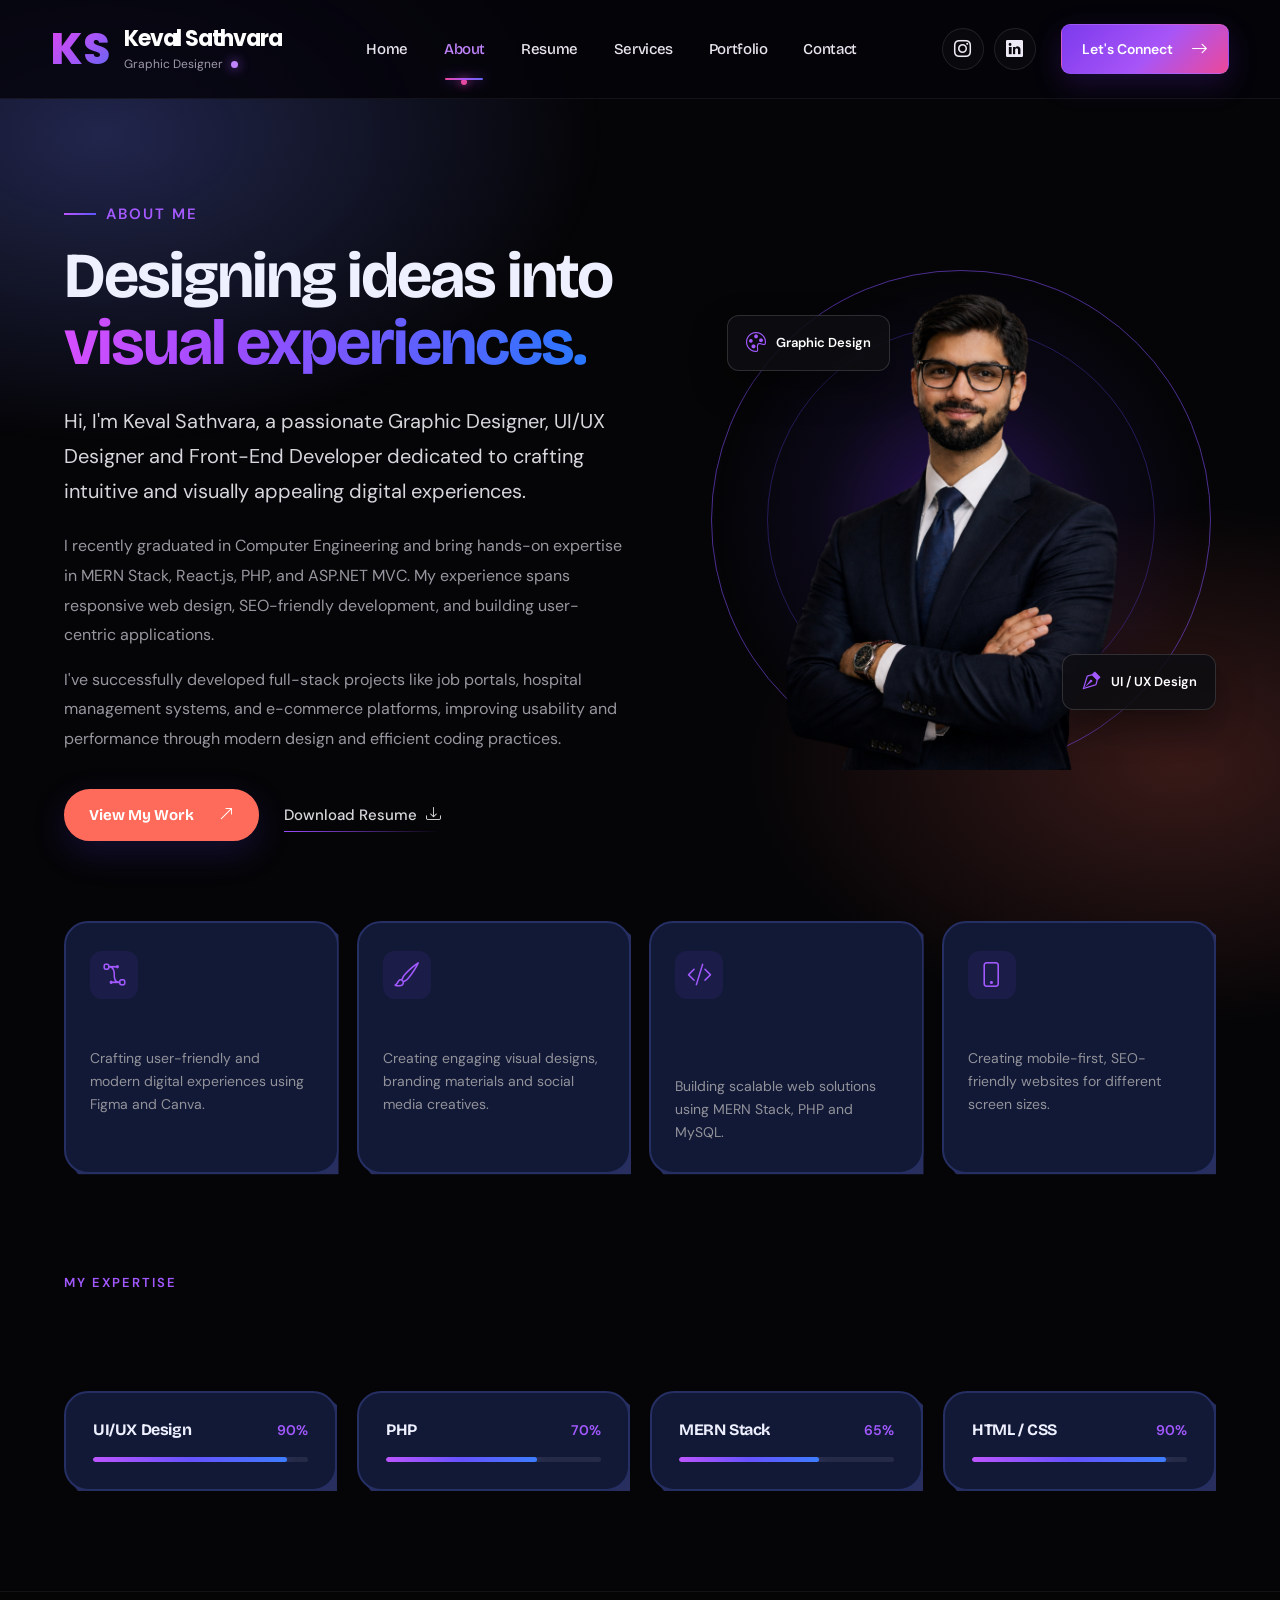
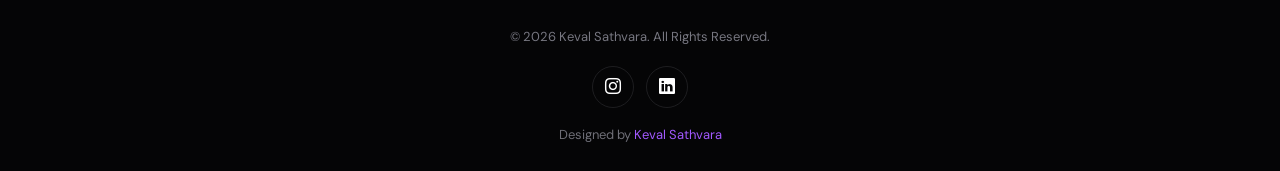
==== commit 057bfb2d: "Initial project upload" ====
--- a/about.html
+++ b/about.html
@@ -2608,10 +2608,77 @@
 
 </style>
 
+<link rel="preconnect" href="https://fonts.googleapis.com"><link rel="preconnect" href="https://fonts.gstatic.com" crossorigin><link href="https://fonts.googleapis.com/css2?family=Bricolage+Grotesque:wght@600;800&family=DM+Sans:wght@400;500&display=swap" rel="stylesheet">
+<link href="assets/css/theme.css" rel="stylesheet">
+<style>
+body.about-page {
+  background: #050507 !important;
+}
+
+body.about-page .about-title.m-wipe {
+  clip-path: none;
+}
+
+@media (min-width: 481px) and (max-width: 900px) {
+  body.about-page .about-container {
+    width: min(85%, 600px);
+  }
+
+  body.about-page .about-content {
+    text-align: left;
+  }
+
+  body.about-page .eyebrow {
+    justify-content: flex-start;
+  }
+
+  body.about-page .about-title {
+    font-family: "Bricolage Grotesque", sans-serif !important;
+    font-size: clamp(48px, 10vw, 60px);
+    line-height: 1.04;
+    letter-spacing: -2px !important;
+  }
+
+  body.about-page .about-lead,
+  body.about-page .about-text {
+    margin-left: 0;
+    margin-right: 0;
+  }
+
+  body.about-page .about-lead {
+    font-size: 17px;
+  }
+
+  body.about-page .cta-group {
+    flex-direction: row;
+    align-items: center;
+    justify-content: flex-start;
+    gap: 20px;
+  }
+
+  body.about-page .btn-primary {
+    width: auto;
+    min-height: 40px;
+    padding: 11px 19px;
+    border: 0 !important;
+    border-radius: 8px !important;
+    background: linear-gradient(135deg, #553cf1, #683be0) !important;
+    font-family: "DM Sans", sans-serif !important;
+    font-size: 14px;
+    font-weight: 600 !important;
+  }
+
+  body.about-page .resume-link {
+    justify-content: flex-start;
+    font-size: 14px;
+  }
+}
+</style>
+<link href="assets/css/responsive.css" rel="stylesheet">
 </head>
 
 
-<body>
+<body class="about-page">
 
 
 <!-- =========================================================
@@ -2720,7 +2787,7 @@
 
 
         <a
-          href="assets/img/Keval Sathvara.pdf"
+          href="assets\img\Keval  Sathvara.pdf"
           class="resume-link"
           target="_blank"
           rel="noopener noreferrer">
@@ -3379,6 +3446,7 @@
 </script>
 
 
+<script src="assets/js/motion.js" defer></script>
 </body>
 
 </html>
--- a/assets/css/theme.css
+++ b/assets/css/theme.css
@@ -0,0 +1,59 @@
+/* NEW DESIGN + speed fixes. Loaded last so it wins over each page's inline CSS. */
+:root{--ink:#0a0f24;--panel:#121936;--line:#262f63;--cobalt:#6c7bff;--coral:#ff6b5b;--sun:#ffc24a;
+  --bg:#0a0f24!important;--bg-dark:#0a0f24!important}
+html{scroll-behavior:smooth}
+body{font-family:"DM Sans",sans-serif!important;background:var(--ink)!important;color:#eef0ff!important;animation:m-in .5s ease both}
+h1,h2,h3,.hero-name,.logo,.navmenu a{font-family:"Bricolage Grotesque",sans-serif!important;letter-spacing:-.025em}
+@keyframes m-in{from{opacity:0}}
+body.m-out{opacity:0;transition:opacity .25s ease}
+
+/* SPEED: kill the expensive effects the old pages used */
+*,*::before,*::after{backdrop-filter:none!important;-webkit-backdrop-filter:none!important;filter:none!important}
+.page-background,.dots{display:none!important}
+main section:not(:first-of-type){content-visibility:auto;contain-intrinsic-size:1px 700px}
+
+/* background: one static layer + one slow GPU-only drift */
+body::before{content:"";position:fixed;inset:-20%;z-index:-1;pointer-events:none;
+  background:radial-gradient(40% 35% at 20% 25%,rgba(108,123,255,.28),transparent 70%),
+             radial-gradient(35% 30% at 80% 75%,rgba(255,107,91,.20),transparent 70%);
+  animation:m-drift 26s ease-in-out infinite alternate;will-change:transform}
+@keyframes m-drift{to{transform:translate3d(6%,4%,0) rotate(6deg)}}
+
+/* gradient text */
+.gradient,.hero-name.gradient{background:linear-gradient(90deg,var(--cobalt),var(--coral),var(--sun),var(--cobalt))!important;
+  background-size:300% 100%!important;-webkit-background-clip:text!important;background-clip:text!important;color:transparent!important;
+  -webkit-text-fill-color:transparent!important;animation:m-flow 8s linear infinite}
+@keyframes m-flow{to{background-position:300% 0}}
+
+/* cards: thick outline + offset block shadow */
+.portfolio-card,.service-card,.info-card,.skill-box,.experience-item,.project-item,.timeline-item,.icon-box,.info-box,.info-item{
+  background:var(--panel)!important;border:2px solid var(--line)!important;border-radius:24px!important;
+  box-shadow:7px 7px 0 rgba(108,123,255,.35)!important;transition:box-shadow .25s,border-color .25s,transform .2s ease-out}
+.portfolio-card:hover,.service-card:hover,.info-card:hover,.skill-box:hover,.experience-item:hover,.project-item:hover,.timeline-item:hover,.icon-box:hover,.info-box:hover,.info-item:hover{
+  border-color:var(--coral)!important;box-shadow:10px 10px 0 var(--coral)!important}
+
+/* buttons: pills */
+.hero-buttons a,a[class*="btn"],button[type="submit"]{border-radius:999px!important;font-family:"Bricolage Grotesque",sans-serif!important;font-weight:700!important;
+  background:var(--coral)!important;color:#fff!important;border:2px solid var(--coral)!important;transition:transform .2s,background .2s}
+.hero-buttons a:nth-child(2){background:transparent!important;border-color:var(--cobalt)!important}
+.hero-buttons a:hover,a[class*="btn"]:hover{background:var(--cobalt)!important;border-color:var(--cobalt)!important}
+
+img{max-width:100%;height:auto;border-radius:18px}
+::selection{background:var(--coral);color:#fff}
+:focus-visible{outline:3px solid var(--sun);outline-offset:3px}
+
+/* motion (transform/opacity only) */
+.m-progress{position:fixed;top:0;left:0;height:4px;width:100%;transform:scaleX(0);transform-origin:0 50%;z-index:9999;background:linear-gradient(90deg,var(--cobalt),var(--coral),var(--sun))}
+.m-r{opacity:0;transform:translate3d(0,30px,0);transition:opacity .6s ease,transform .7s cubic-bezier(.2,.8,.2,1)}
+.m-r.m-wipe{transform:none;clip-path:inset(0 100% 0 0);transition:opacity .3s,clip-path .8s cubic-bezier(.77,0,.18,1)}
+.m-r.in{opacity:1;transform:none;clip-path:inset(0 0 0 0)}
+.m-dot{position:fixed;top:0;left:0;width:14px;height:14px;margin:-7px;border-radius:50%;background:var(--coral);pointer-events:none;z-index:99998;opacity:0;transition:width .2s,height .2s,margin .2s,opacity .3s}
+.m-dot.on{opacity:.9}.m-dot.hot{width:46px;height:46px;margin:-23px;opacity:.35}
+.m-float{animation:m-bob 5s ease-in-out infinite}@keyframes m-bob{50%{transform:translate3d(0,-10px,0)}}
+@media (hover:hover) and (pointer:fine){body.m-cursor,body.m-cursor a,body.m-cursor button{cursor:none!important}}
+@media (prefers-reduced-motion:reduce){body::before,.gradient,.m-float{animation:none!important}.m-r{opacity:1!important;transform:none!important;clip-path:none!important}}
+
+/* Name type from the homepage hero: Poppins bold, tight, white + purple-blue gradient */
+.ks-first{color:#fff;-webkit-text-fill-color:#fff}
+.ks-last{background:linear-gradient(100deg,#d84eff 0%,#974dff 28%,#6458ff 60%,#2778ff 100%)!important;-webkit-background-clip:text!important;background-clip:text!important;-webkit-text-fill-color:transparent!important;color:transparent!important;animation:none!important}
+.brand-info h1,.ks-name{font-family:"Poppins",sans-serif!important;font-weight:700!important;letter-spacing:-1.2px!important;font-size:22px!important;line-height:1.1}
--- a/assets/css/responsive.css
+++ b/assets/css/responsive.css
@@ -0,0 +1,52 @@
+/* Responsive fixes: phones, tablets, laptops, desktops, ultra-wide. Loaded last. */
+html{-webkit-text-size-adjust:100%;text-size-adjust:100%;overflow-x:clip}
+body{max-width:100%;overflow-x:clip}
+img,svg,video,canvas,iframe{max-width:100%}
+img{height:auto}
+.profile-glow::after{right:0!important}
+.profile-glow,.hero-visual,.hero-container{max-width:100%}
+
+/* hero picture fits the screen height, so laptops (768px tall) don't cut the orbit off */
+.hero-visual{min-height:clamp(430px,calc(100svh - 140px),720px)}
+
+/* very wide screens: keep content centred and readable instead of stretching */
+@media (min-width:1700px){
+  .header-container,.hero-container,.service-bar,.footer>*{max-width:1640px;margin-left:auto;margin-right:auto}
+}
+
+/* tablets and small laptops */
+@media (max-width:1100px){
+  .hero-visual{min-height:clamp(420px,70vw,640px)}
+}
+
+/* phones */
+@media (max-width:600px){
+  .hero-visual{min-height:clamp(380px,100vw,520px)}
+  .eyebrow,.small-title,.portfolio-category,.tool-name,.credits,.hero p{font-size:12px!important}
+  .floating-label{font-size:11px!important}
+  .hero-buttons{flex-direction:column;align-items:stretch;gap:14px}
+  .hero-buttons a{min-width:0!important;width:100%}
+  h1,h2{overflow-wrap:anywhere}
+}
+
+/* landscape phones: short screens */
+@media (max-height:480px) and (orientation:landscape){
+  .hero{min-height:0!important;padding-top:24px!important;padding-bottom:24px!important}
+  .hero-visual{min-height:340px}
+}
+
+/* touch screens: bigger finger targets (visual size unchanged) */
+@media (pointer:coarse){
+  .resume-link,.service-link,.filter-btn,footer a,.credits a{min-height:44px;display:inline-flex;align-items:center}
+  .logo-dot,.social-dot{position:relative}
+  .logo-dot::before,.social-dot::before{content:"";position:absolute;inset:-12px}
+}
+
+/* mobile menu button drawn in CSS: always visible, no icon-font dependency, 44px touch size */
+.mobile-toggle.bi{box-sizing:content-box;padding:21px 9px;line-height:0;font-size:0}
+.mobile-toggle.bi::before{content:""!important;display:block;width:26px;height:2px;border-radius:2px;background:currentColor;box-shadow:0 -8px 0 currentColor,0 8px 0 currentColor;transition:transform .25s}
+.mobile-toggle.bi-x::before{box-shadow:none;transform:rotate(45deg)}
+.mobile-toggle.bi-x::after{content:"";display:block;width:26px;height:2px;border-radius:2px;background:currentColor;transform:rotate(-45deg);margin-top:-2px}
+
+/* mobile menu panel: solid, so page text never shows through (glass blur was removed for speed) */
+.navmenu.mobile-open{background:#0b0914!important;border:1px solid #2a2150!important;box-shadow:0 24px 60px rgba(0,0,0,.6)!important}
